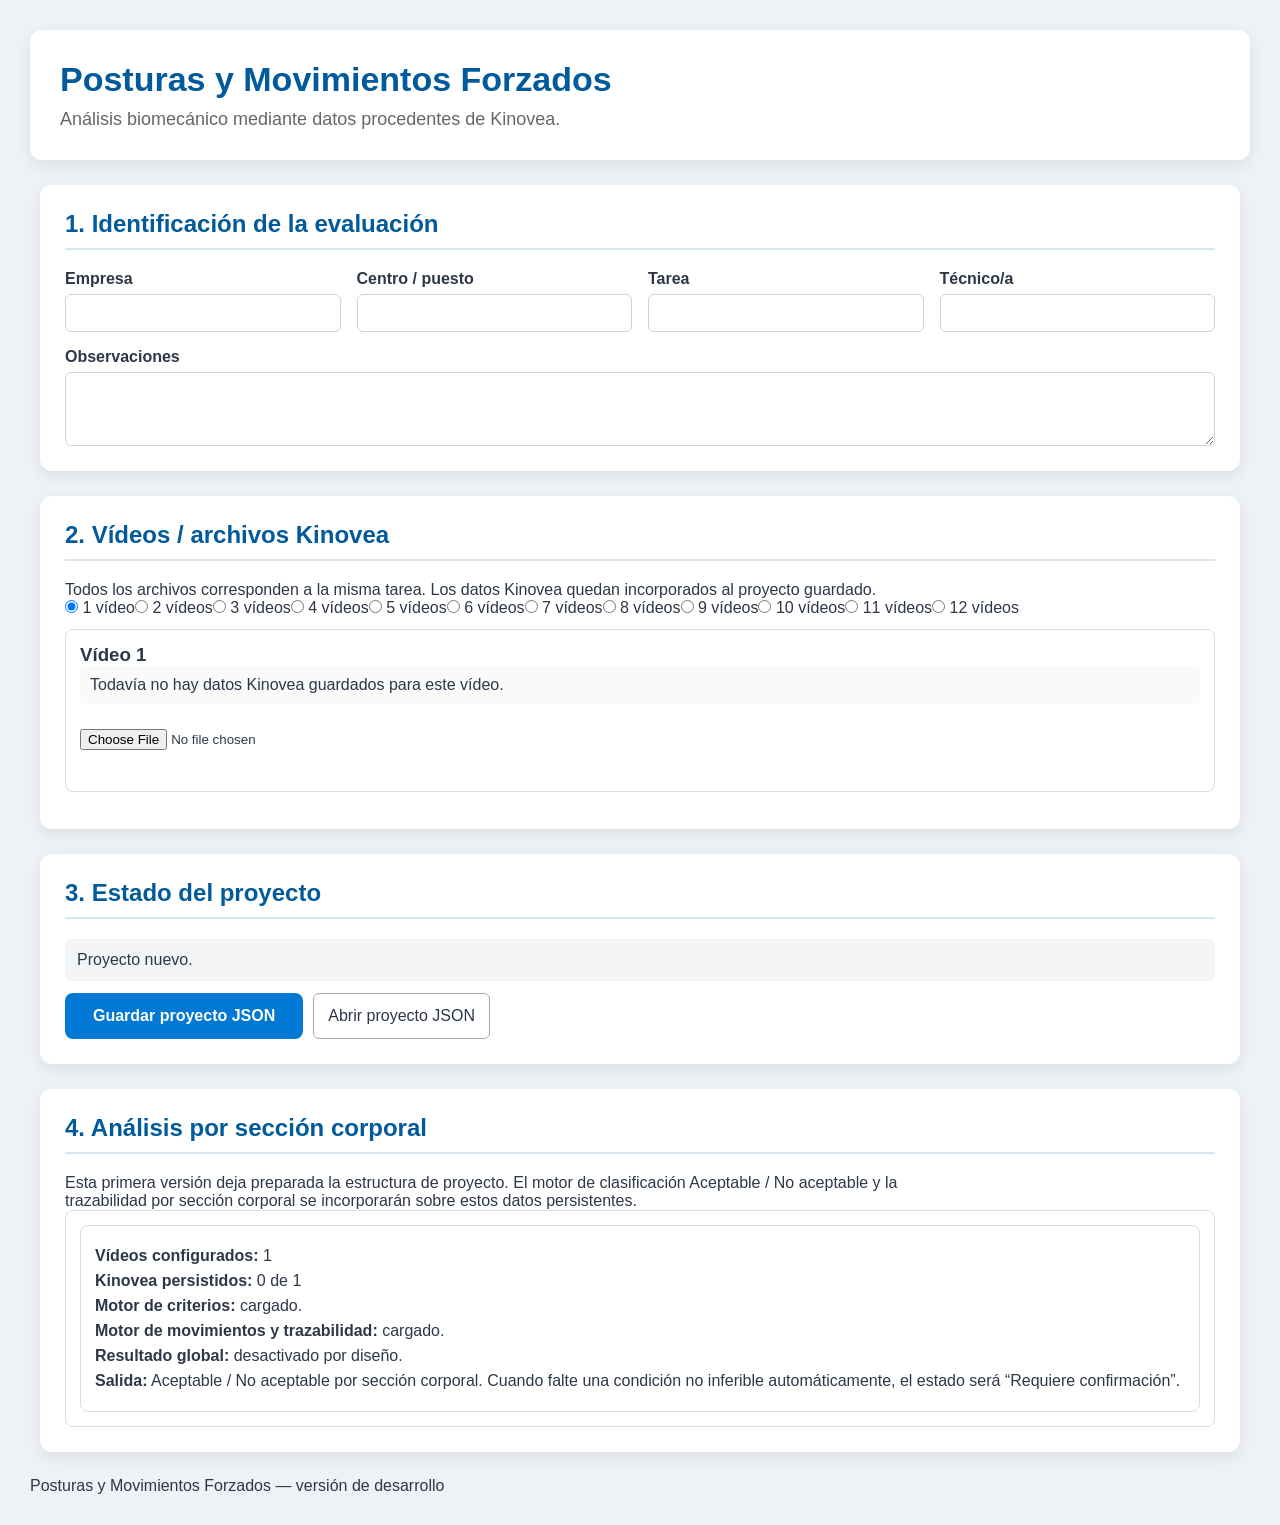
==== pmf.html @ f9bcd8fc "Conectar biomecánica signada PMF y pruebas" ====
<!DOCTYPE html>
<html lang="es">
<head>
<meta charset="UTF-8">
<meta name="viewport" content="width=device-width, initial-scale=1.0">
<title>Posturas y Movimientos Forzados</title>
<link rel="stylesheet" href="css/style.css">
<link rel="stylesheet" href="css/pmf.css">
</head>
<body>
<header class="header">
  <h1>Posturas y Movimientos Forzados</h1>
  <p>Análisis biomecánico mediante datos procedentes de Kinovea.</p>
</header>

<main class="pmf-main">
<section class="section">
  <h2>1. Identificación de la evaluación</h2>
  <div class="pmf-grid">
    <label>Empresa<input id="projectCompany" type="text" autocomplete="off"></label>
    <label>Centro / puesto<input id="projectWorkstation" type="text" autocomplete="off"></label>
    <label>Tarea<input id="projectTask" type="text" autocomplete="off"></label>
    <label>Técnico/a<input id="projectAnalyst" type="text" autocomplete="off"></label>
  </div>
  <label class="pmf-wide">Observaciones<textarea id="projectNotes" rows="3"></textarea></label>
</section>

<section class="section">
  <h2>2. Vídeos / archivos Kinovea</h2>
  <p>Todos los archivos corresponden a la misma tarea. Los datos Kinovea quedan incorporados al proyecto guardado.</p>
  <div class="video-count-configuration" id="videoCountConfiguration"></div>
  <div id="videoInputsContainer" class="video-inputs-container"></div>
</section>

<section class="section">
  <h2>3. Estado del proyecto</h2>
  <div id="projectStatus" class="pmf-status">Proyecto nuevo.</div>
  <div class="pmf-actions">
    <button id="saveProjectButton" type="button">Guardar proyecto JSON</button>
    <label class="pmf-file-button">Abrir proyecto JSON
      <input id="loadProjectInput" type="file" accept=".json,application/json">
    </label>
  </div>
</section>

<section class="section">
  <h2>4. Análisis por sección corporal</h2>
  <p class="pmf-note">Esta primera versión deja preparada la estructura de proyecto. El motor de clasificación Aceptable / No aceptable y la trazabilidad por sección corporal se incorporarán sobre estos datos persistentes.</p>
  <div id="bodySectionResults" class="pmf-placeholder">Pendiente de análisis.</div>
</section>
</main>

<footer>Posturas y Movimientos Forzados — versión de desarrollo</footer>

<script src="js/kinovea.js"></script>
<script src="js/models.js"></script>
<script src="js/geometry.js"></script>
<script src="js/catalog.js"></script>
<script src="js/biomechanical_adapter.js"></script>
<script src="js/biomechanics.js"></script>
<script src="js/pmf_storage.js"></script>
<script src="js/pmf_criteria.js"></script>
<script src="js/pmf_engine.js"></script>
<script src="js/pmf_signed_biomechanics.js"></script>
<script src="js/pmf_selftest.js"></script>
<script src="js/pmf_app.js"></script>
</body>
</html>
---- css/style.css ----
/* =====================================================
   OCRA VIDEO ANALYZER
   Style v1.0
===================================================== */

*{ margin:0; padding:0; box-sizing:border-box; }
body{ font-family:"Segoe UI", Arial, Helvetica, sans-serif; background:#eef2f7; color:#2d3748; padding:30px; }
.header{ background:white; border-radius:12px; padding:30px; margin-bottom:25px; box-shadow:0 5px 15px rgba(0,0,0,.08); }
.header h1{ color:#005a9c; font-size:34px; margin-bottom:10px; }
.header p{ color:#666; font-size:18px; }
main{ max-width:1200px; margin:auto; }
section{ background:white; border-radius:12px; padding:25px; margin-bottom:25px; box-shadow:0 5px 15px rgba(0,0,0,.08); }
section h2{ color:#005a9c; margin-bottom:20px; border-bottom:2px solid #d9e4ef; padding-bottom:10px; }
button{ background:#0078d4; color:white; border:none; padding:14px 28px; border-radius:8px; cursor:pointer; font-size:16px; font-weight:bold; transition:.2s; }
button:hover{ background:#005fa8; }
button:disabled{ background:#cccccc; cursor:not-allowed; }
input[type=file]{ margin:15px 0; }
.info-grid{ display:grid; grid-template-columns:200px auto; gap:12px; margin-top:15px; }
.info-grid div{ padding:8px; }
.label{ font-weight:bold; color:#555; }
.value{ color:#111; }
.status{ padding:15px; border-radius:8px; background:#f4f8fb; border-left:5px solid #0078d4; font-weight:bold; }
.result-card{ background:#f8fafc; border-radius:10px; padding:18px; margin-top:15px; border:1px solid #dde7f0; }
.result-card h3{ color:#005a9c; margin-bottom:12px; }
.result-value{ font-size:30px; font-weight:bold; color:#005a9c; }
table{ width:100%; border-collapse:collapse; margin-top:15px; }
th{ background:#005a9c; color:white; padding:12px; }
td{ padding:10px; border-bottom:1px solid #ddd; }
tr:nth-child(even){ background:#f7f9fb; }
.footer{ margin-top:40px; text-align:center; color:#777; font-size:13px; }
.card-success{ border-left:6px solid #3cb371; }
.card-warning{ border-left:6px solid #ff9800; }
.card-danger{ border-left:6px solid #e53935; }

/* =====================================================
   CONFIGURACIÓN DE UMBRALES
===================================================== */

.threshold-config-panel{
    max-width:760px;
    margin-top:18px;
}

.threshold-row{
    display:grid;
    grid-template-columns:minmax(280px, 1fr) 64px 22px;
    align-items:center;
    column-gap:10px;
    min-height:42px;
    padding:6px 0;
    border-bottom:1px solid #edf1f5;
}

.threshold-row label{
    font-weight:600;
    color:#2d3748;
    line-height:1.3;
}

.threshold-row input{
    width:64px;
    height:32px;
    padding:4px 7px;
    border:1px solid #cbd5e0;
    border-radius:5px;
    background:white;
    color:#2d3748;
    font:inherit;
    font-size:14px;
    text-align:center;
    outline:none;
}

.threshold-row input:focus{
    border-color:#0078d4;
    box-shadow:0 0 0 2px rgba(0,120,212,.12);
}

.threshold-unit{
    font-weight:600;
    color:#555;
}

/* =====================================================
   RESULTADOS TEMPORALES
   Mismo lenguaje visual que los resultados biomecánicos.
===================================================== */

#postureResults{
    background:#eef2f7;
    padding:0;
    border-radius:0;
}

.temporal-result-card{
    background:white;
    border-radius:12px;
    padding:25px;
    margin:0 0 25px 0;
    box-shadow:0 5px 15px rgba(0,0,0,.08);
    border:0;
}

.temporal-result-card > h3{
    color:#005a9c;
    font-size:22px;
    margin-bottom:12px;
    border-bottom:2px solid #d9e4ef;
    padding-bottom:10px;
}

.temporal-result-card > h4{
    color:#2d3748;
    margin:18px 0 8px;
    font-size:17px;
}

.temporal-result-card > h4:first-of-type{ margin-top:4px; }
.temporal-result-card p{ margin-top:8px; line-height:1.45; }
.temporal-result-card hr{ display:none; }
.temporal-result-card table{ width:100%; margin-top:10px; }
.temporal-result-card th{ background:#005a9c; color:white; padding:12px; }
.temporal-result-card td{ padding:10px; border-bottom:1px solid #ddd; }
.temporal-result-card tr:nth-child(even){ background:#f7f9fb; }
.temporal-result-card .table-wrapper + h4{ margin-top:22px; }

@media(max-width:900px){
    body{ padding:15px; }
    .header{ padding:20px; }
    .header h1{ font-size:28px; }
    .info-grid{ grid-template-columns:1fr; }
    button{ width:100%; }
    .threshold-config-panel{ max-width:100%; }
    .threshold-row{ grid-template-columns:minmax(180px,1fr) 60px 20px; }
    .threshold-row input{ width:60px; }
    .temporal-result-card{ padding:18px; overflow-x:auto; }
    .temporal-result-card table{ min-width:700px; }
}
---- css/pmf.css ----
.pmf-main{max-width:1200px;margin:0 auto}.pmf-grid{display:grid;grid-template-columns:repeat(auto-fit,minmax(240px,1fr));gap:16px}.pmf-grid label,.pmf-wide{display:flex;flex-direction:column;gap:6px;font-weight:600}.pmf-grid input,.pmf-wide textarea{padding:9px;border:1px solid #cfd4da;border-radius:6px;font:inherit}.pmf-wide{margin-top:16px}.pmf-actions,.pmf-inline-actions{display:flex;gap:10px;flex-wrap:wrap;margin-top:12px}.pmf-file-button{display:inline-flex;align-items:center;padding:9px 14px;border:1px solid #aaa;border-radius:6px;cursor:pointer;background:#fff}.pmf-file-button input{display:none}.pmf-status{padding:12px;border-radius:6px;background:#f3f4f6}.pmf-status-ok{background:#eef7ee}.pmf-status-error{background:#fdeeee}.pmf-video-card{padding:14px;border:1px solid #ddd;border-radius:8px;margin:12px 0}.pmf-persisted{padding:10px;background:#f4f8fb;border-radius:5px;margin-bottom:10px}.pmf-empty{padding:10px;background:#fafafa;border-radius:5px;margin-bottom:10px}.pmf-note{max-width:900px}.pmf-placeholder,.pmf-summary{padding:14px;border:1px solid #ddd;border-radius:8px}.pmf-summary p{margin:7px 0}
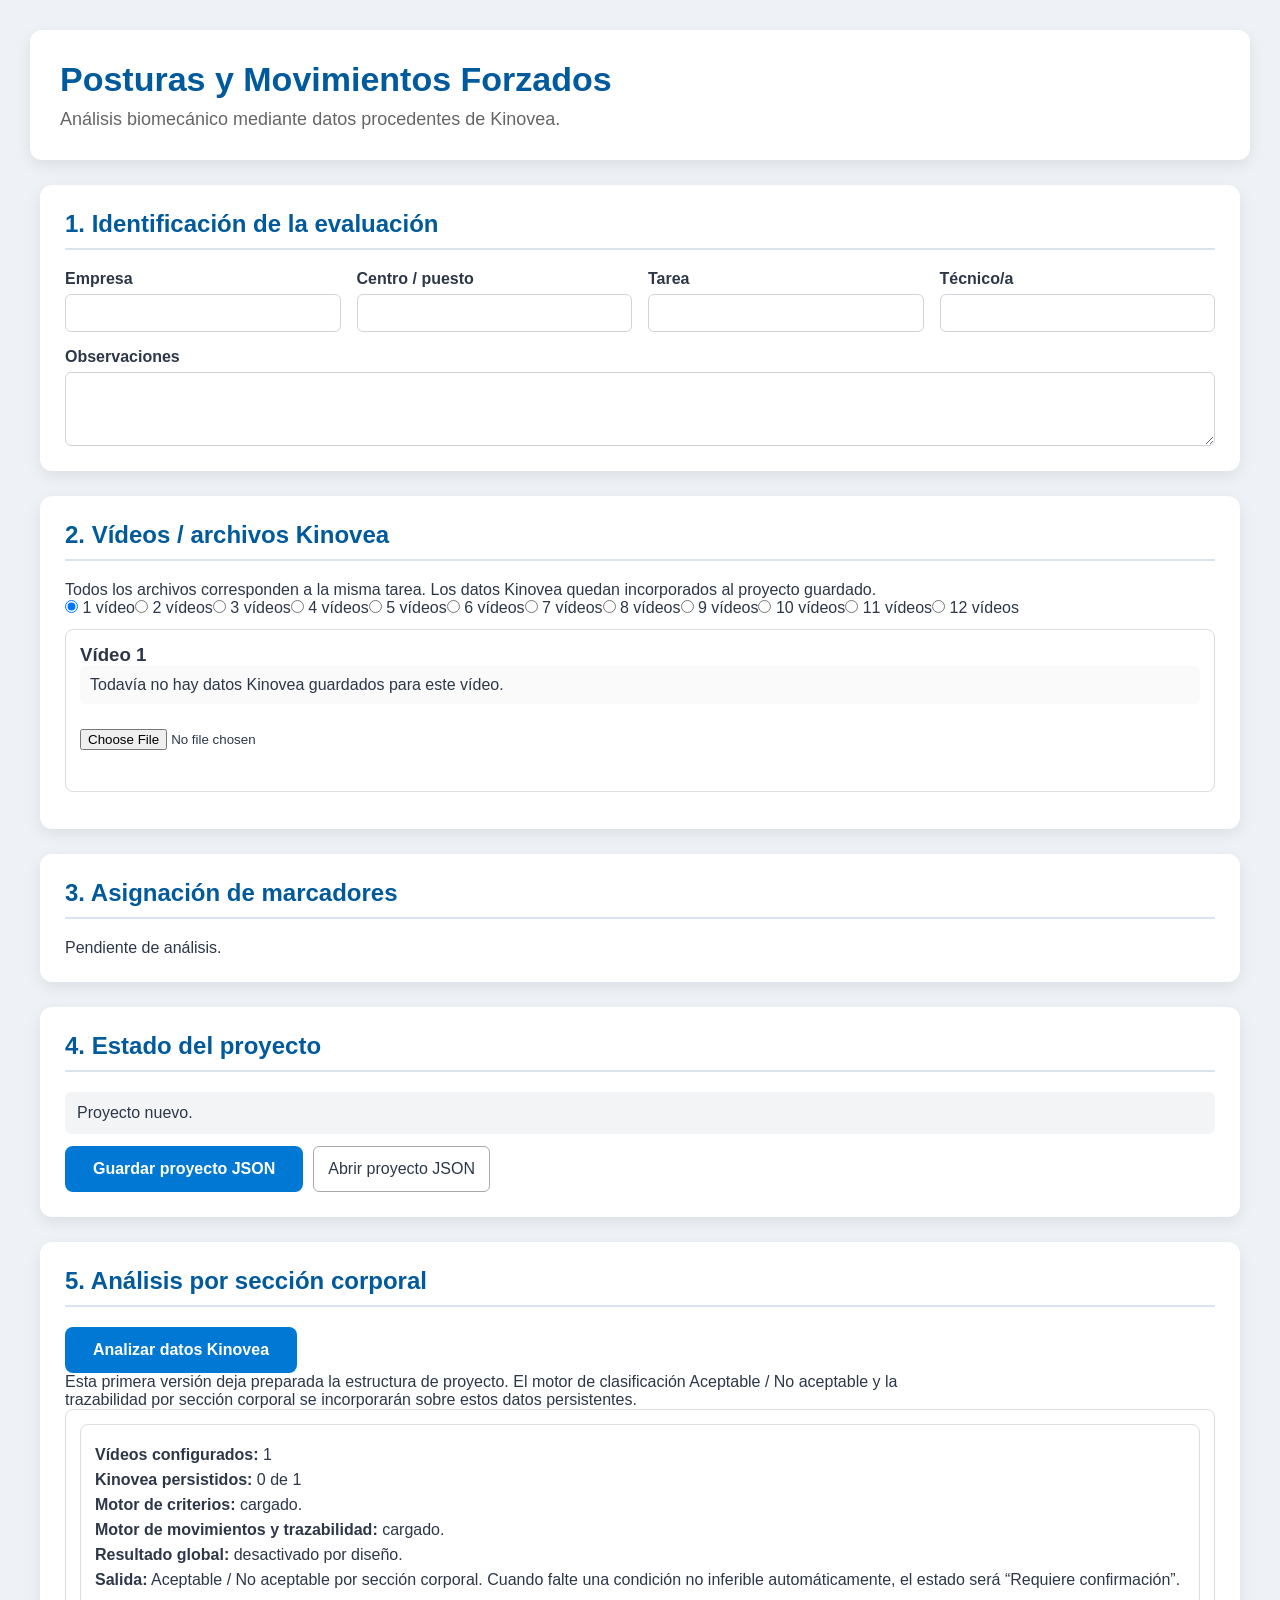
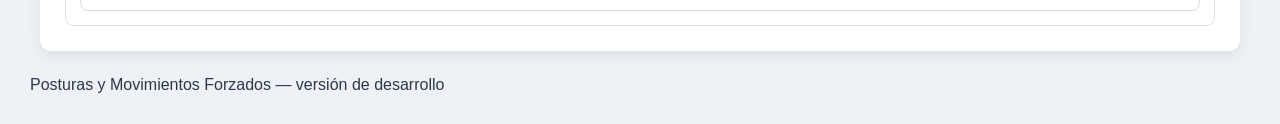
==== commit f9947302: "Añadir asignación de marcadores y ejecución PMF" ====
--- a/pmf.html
+++ b/pmf.html
@@ -32,8 +32,10 @@
   <div id="videoInputsContainer" class="video-inputs-container"></div>
 </section>
 
+<section class="section"><h2>3. Asignación de marcadores</h2><div id="markerMappingContainer" class="mapping-container">Pendiente de análisis.</div></section>
+
 <section class="section">
-  <h2>3. Estado del proyecto</h2>
+  <h2>4. Estado del proyecto</h2>
   <div id="projectStatus" class="pmf-status">Proyecto nuevo.</div>
   <div class="pmf-actions">
     <button id="saveProjectButton" type="button">Guardar proyecto JSON</button>
@@ -44,7 +46,8 @@
 </section>
 
 <section class="section">
-  <h2>4. Análisis por sección corporal</h2>
+  <h2>5. Análisis por sección corporal</h2>
+  <div class="pmf-actions"><button id="runPMFAnalysisButton" type="button">Analizar datos Kinovea</button></div>
   <p class="pmf-note">Esta primera versión deja preparada la estructura de proyecto. El motor de clasificación Aceptable / No aceptable y la trazabilidad por sección corporal se incorporarán sobre estos datos persistentes.</p>
   <div id="bodySectionResults" class="pmf-placeholder">Pendiente de análisis.</div>
 </section>
@@ -56,6 +59,7 @@
 <script src="js/models.js"></script>
 <script src="js/geometry.js"></script>
 <script src="js/catalog.js"></script>
+<script src="js/markerMapping.js"></script>
 <script src="js/biomechanical_adapter.js"></script>
 <script src="js/biomechanics.js"></script>
 <script src="js/pmf_storage.js"></script>
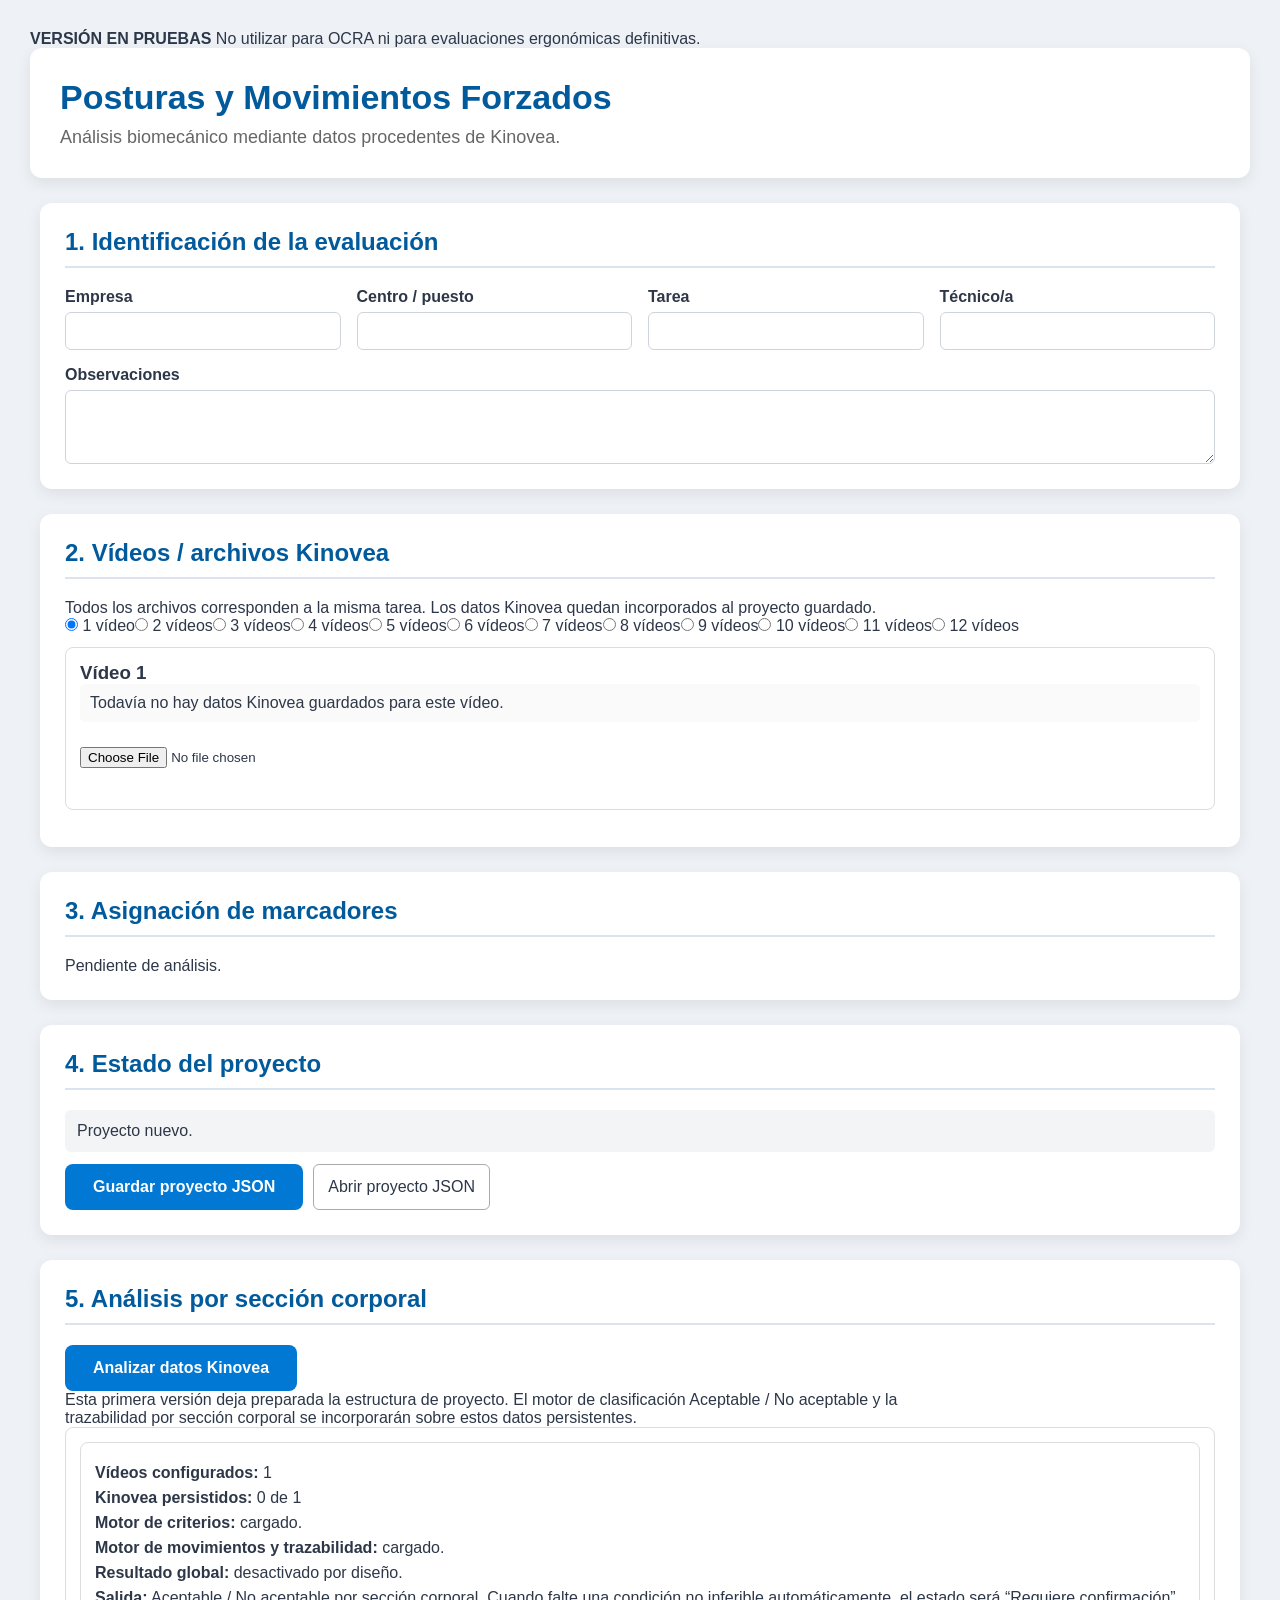
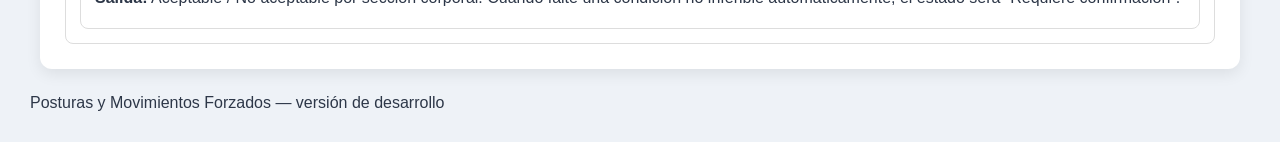
==== commit e16e4072: "Añadir aviso visible de versión en pruebas PMF" ====
--- a/pmf.html
+++ b/pmf.html
@@ -8,6 +8,10 @@
 <link rel="stylesheet" href="css/pmf.css">
 </head>
 <body>
+<div class="pmf-beta-banner">
+  <strong>VERSIÓN EN PRUEBAS</strong>
+  <span>No utilizar para OCRA ni para evaluaciones ergonómicas definitivas.</span>
+</div>
 <header class="header">
   <h1>Posturas y Movimientos Forzados</h1>
   <p>Análisis biomecánico mediante datos procedentes de Kinovea.</p>
--- a/css/pmf.css
+++ b/css/pmf.css
@@ -1 +1,2 @@
-.pmf-main{max-width:1200px;margin:0 auto}.pmf-grid{display:grid;grid-template-columns:repeat(auto-fit,minmax(240px,1fr));gap:16px}.pmf-grid label,.pmf-wide{display:flex;flex-direction:column;gap:6px;font-weight:600}.pmf-grid input,.pmf-wide textarea{padding:9px;border:1px solid #cfd4da;border-radius:6px;font:inherit}.pmf-wide{margin-top:16px}.pmf-actions,.pmf-inline-actions{display:flex;gap:10px;flex-wrap:wrap;margin-top:12px}.pmf-file-button{display:inline-flex;align-items:center;padding:9px 14px;border:1px solid #aaa;border-radius:6px;cursor:pointer;background:#fff}.pmf-file-button input{display:none}.pmf-status{padding:12px;border-radius:6px;background:#f3f4f6}.pmf-status-ok{background:#eef7ee}.pmf-status-error{background:#fdeeee}.pmf-video-card{padding:14px;border:1px solid #ddd;border-radius:8px;margin:12px 0}.pmf-persisted{padding:10px;background:#f4f8fb;border-radius:5px;margin-bottom:10px}.pmf-empty{padding:10px;background:#fafafa;border-radius:5px;margin-bottom:10px}.pmf-note{max-width:900px}.pmf-placeholder,.pmf-summary{padding:14px;border:1px solid #ddd;border-radius:8px}.pmf-summary p{margin:7px 0}+.pmf-main{max-width:1200px;margin:0 auto}.pmf-grid{display:grid;grid-template-columns:repeat(auto-fit,minmax(240px,1fr));gap:16px}.pmf-grid label,.pmf-wide{display:flex;flex-direction:column;gap:6px;font-weight:600}.pmf-grid input,.pmf-wide textarea{padding:9px;border:1px solid #cfd4da;border-radius:6px;font:inherit}.pmf-wide{margin-top:16px}.pmf-actions,.pmf-inline-actions{display:flex;gap:10px;flex-wrap:wrap;margin-top:12px}.pmf-file-button{display:inline-flex;align-items:center;padding:9px 14px;border:1px solid #aaa;border-radius:6px;cursor:pointer;background:#fff}.pmf-file-button input{display:none}.pmf-status{padding:12px;border-radius:6px;background:#f3f4f6}.pmf-status-ok{background:#eef7ee}.pmf-status-error{background:#fdeeee}.pmf-video-card{padding:14px;border:1px solid #ddd;border-radius:8px;margin:12px 0}.pmf-persisted{padding:10px;background:#f4f8fb;border-radius:5px;margin-bottom:10px}.pmf-empty{padding:10px;background:#fafafa;border-radius:5px;margin-bottom:10px}.pmf-note{max-width:900px}.pmf-placeholder,.pmf-summary{padding:14px;border:1px solid #ddd;border-radius:8px}.pmf-summary p{margin:7px 0}
+.pmf-result-line{padding:8px 0;border-bottom:1px solid #eee}.pmf-result-line:last-child{border-bottom:0}.pmf-result-line small{opacity:.8}.pmf-manual-control{margin-top:8px;padding:8px;background:#fff7e6;border:1px solid #ead3a0;border-radius:6px;display:flex;gap:8px;align-items:center;flex-wrap:wrap}.pmf-manual-control select{padding:6px}.pmf-manual-control button{padding:6px 10px}
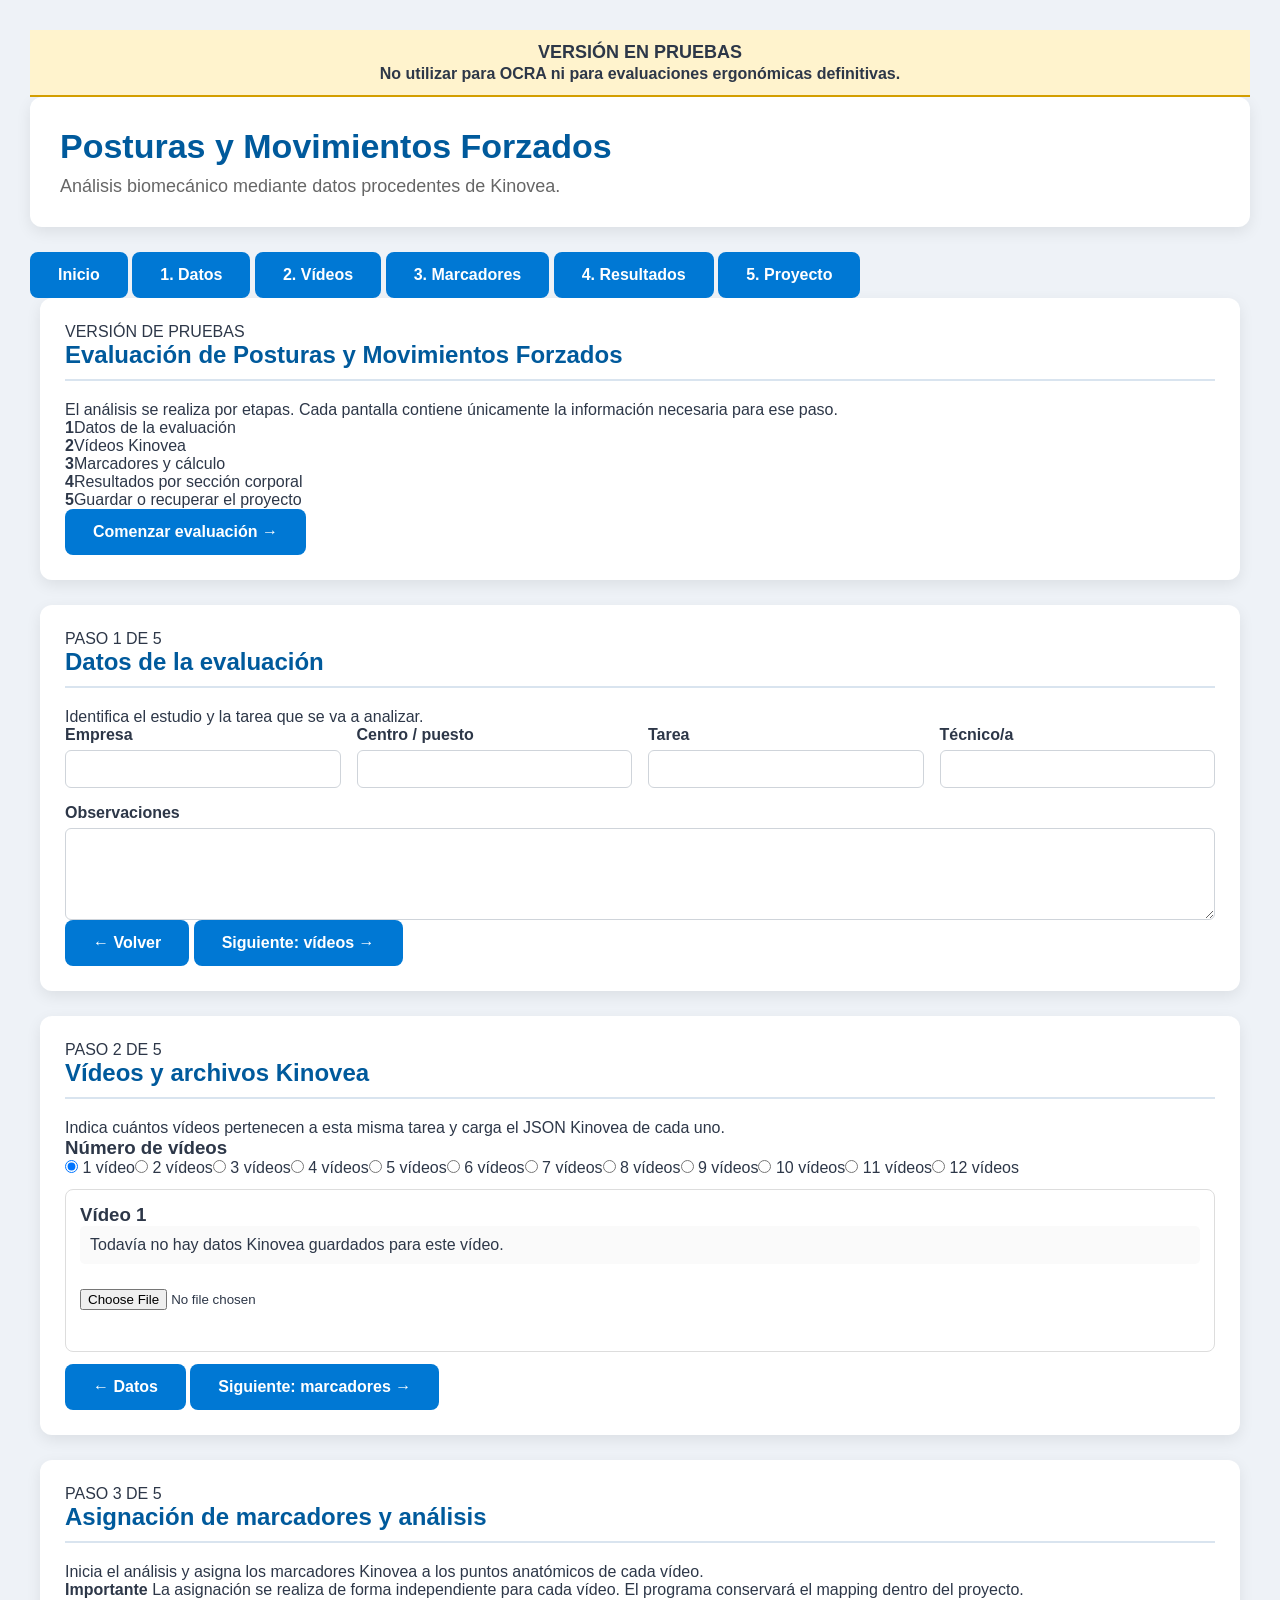
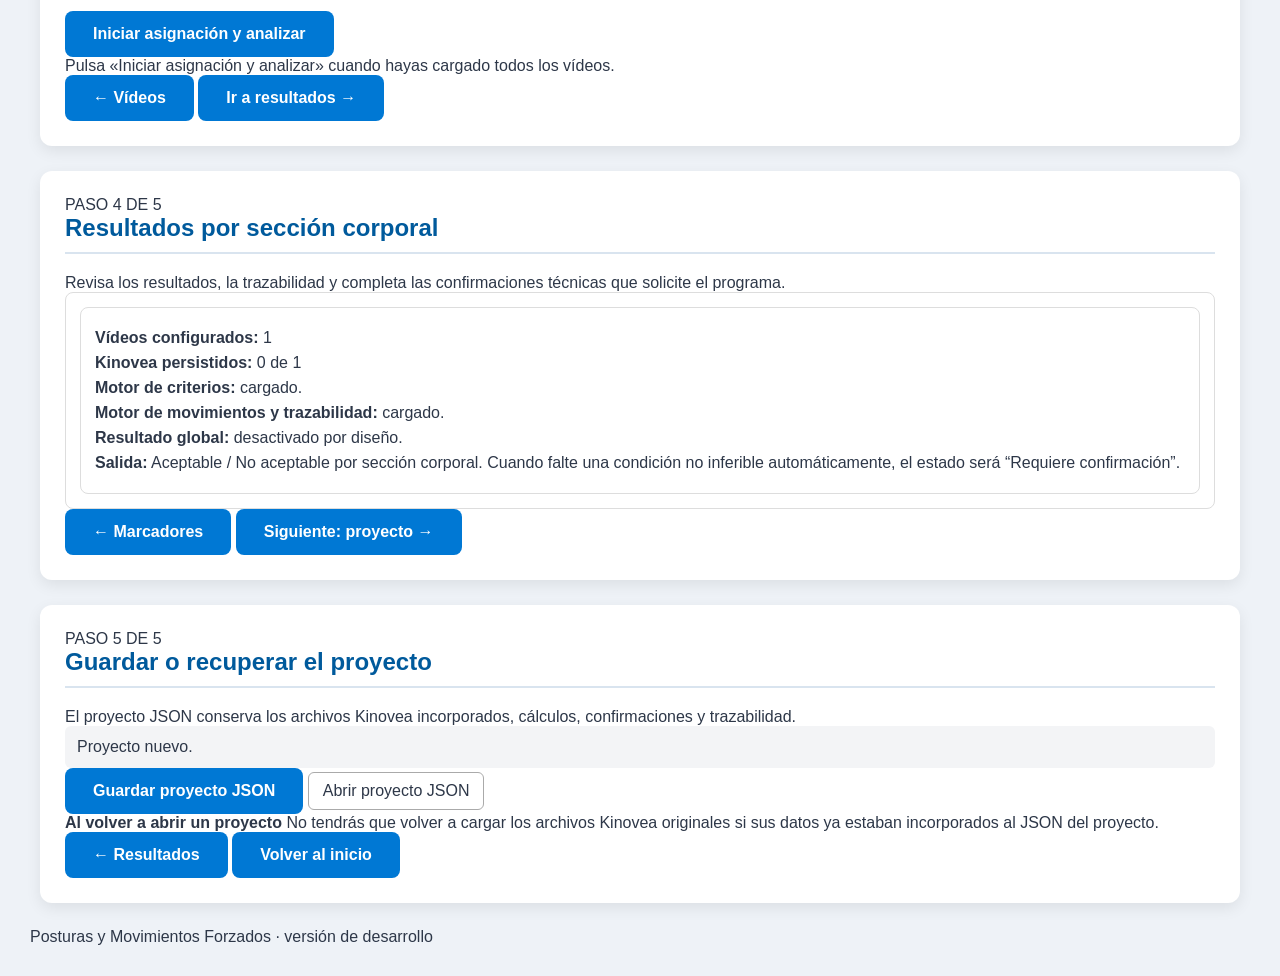
==== commit 82a350d4: "Reorganizar PMF en navegación por páginas" ====
--- a/pmf.html
+++ b/pmf.html
@@ -12,52 +12,144 @@
   <strong>VERSIÓN EN PRUEBAS</strong>
   <span>No utilizar para OCRA ni para evaluaciones ergonómicas definitivas.</span>
 </div>
-<header class="header">
+
+<header class="header pmf-app-header">
   <h1>Posturas y Movimientos Forzados</h1>
   <p>Análisis biomecánico mediante datos procedentes de Kinovea.</p>
 </header>
 
-<main class="pmf-main">
-<section class="section">
-  <h2>1. Identificación de la evaluación</h2>
-  <div class="pmf-grid">
-    <label>Empresa<input id="projectCompany" type="text" autocomplete="off"></label>
-    <label>Centro / puesto<input id="projectWorkstation" type="text" autocomplete="off"></label>
-    <label>Tarea<input id="projectTask" type="text" autocomplete="off"></label>
-    <label>Técnico/a<input id="projectAnalyst" type="text" autocomplete="off"></label>
-  </div>
-  <label class="pmf-wide">Observaciones<textarea id="projectNotes" rows="3"></textarea></label>
-</section>
+<nav class="pmf-stepper" aria-label="Progreso del análisis">
+  <button type="button" data-pmf-nav="start">Inicio</button>
+  <button type="button" data-pmf-nav="identification">1. Datos</button>
+  <button type="button" data-pmf-nav="videos">2. Vídeos</button>
+  <button type="button" data-pmf-nav="markers">3. Marcadores</button>
+  <button type="button" data-pmf-nav="results">4. Resultados</button>
+  <button type="button" data-pmf-nav="project">5. Proyecto</button>
+</nav>
 
-<section class="section">
-  <h2>2. Vídeos / archivos Kinovea</h2>
-  <p>Todos los archivos corresponden a la misma tarea. Los datos Kinovea quedan incorporados al proyecto guardado.</p>
-  <div class="video-count-configuration" id="videoCountConfiguration"></div>
-  <div id="videoInputsContainer" class="video-inputs-container"></div>
-</section>
+<main class="pmf-wizard">
 
-<section class="section"><h2>3. Asignación de marcadores</h2><div id="markerMappingContainer" class="mapping-container">Pendiente de análisis.</div></section>
-
-<section class="section">
-  <h2>4. Estado del proyecto</h2>
-  <div id="projectStatus" class="pmf-status">Proyecto nuevo.</div>
-  <div class="pmf-actions">
-    <button id="saveProjectButton" type="button">Guardar proyecto JSON</button>
-    <label class="pmf-file-button">Abrir proyecto JSON
-      <input id="loadProjectInput" type="file" accept=".json,application/json">
-    </label>
+<section class="pmf-page is-active" data-pmf-page="start">
+  <div class="pmf-page-card pmf-welcome">
+    <div class="pmf-page-number">VERSIÓN DE PRUEBAS</div>
+    <h2>Evaluación de Posturas y Movimientos Forzados</h2>
+    <p>El análisis se realiza por etapas. Cada pantalla contiene únicamente la información necesaria para ese paso.</p>
+    <div class="pmf-start-grid">
+      <div><strong>1</strong><span>Datos de la evaluación</span></div>
+      <div><strong>2</strong><span>Vídeos Kinovea</span></div>
+      <div><strong>3</strong><span>Marcadores y cálculo</span></div>
+      <div><strong>4</strong><span>Resultados por sección corporal</span></div>
+      <div><strong>5</strong><span>Guardar o recuperar el proyecto</span></div>
+    </div>
+    <button type="button" class="pmf-primary pmf-big-button" data-pmf-next="identification">Comenzar evaluación →</button>
   </div>
 </section>
 
-<section class="section">
-  <h2>5. Análisis por sección corporal</h2>
-  <div class="pmf-actions"><button id="runPMFAnalysisButton" type="button">Analizar datos Kinovea</button></div>
-  <p class="pmf-note">Esta primera versión deja preparada la estructura de proyecto. El motor de clasificación Aceptable / No aceptable y la trazabilidad por sección corporal se incorporarán sobre estos datos persistentes.</p>
-  <div id="bodySectionResults" class="pmf-placeholder">Pendiente de análisis.</div>
+<section class="pmf-page" data-pmf-page="identification">
+  <div class="pmf-page-card">
+    <div class="pmf-page-heading">
+      <span class="pmf-page-number">PASO 1 DE 5</span>
+      <h2>Datos de la evaluación</h2>
+      <p>Identifica el estudio y la tarea que se va a analizar.</p>
+    </div>
+    <div class="pmf-grid">
+      <label>Empresa<input id="projectCompany" type="text" autocomplete="off"></label>
+      <label>Centro / puesto<input id="projectWorkstation" type="text" autocomplete="off"></label>
+      <label>Tarea<input id="projectTask" type="text" autocomplete="off"></label>
+      <label>Técnico/a<input id="projectAnalyst" type="text" autocomplete="off"></label>
+    </div>
+    <label class="pmf-wide">Observaciones<textarea id="projectNotes" rows="4"></textarea></label>
+    <div class="pmf-page-actions">
+      <button type="button" class="pmf-secondary" data-pmf-prev="start">← Volver</button>
+      <button type="button" class="pmf-primary" data-pmf-next="videos">Siguiente: vídeos →</button>
+    </div>
+  </div>
 </section>
+
+<section class="pmf-page" data-pmf-page="videos">
+  <div class="pmf-page-card">
+    <div class="pmf-page-heading">
+      <span class="pmf-page-number">PASO 2 DE 5</span>
+      <h2>Vídeos y archivos Kinovea</h2>
+      <p>Indica cuántos vídeos pertenecen a esta misma tarea y carga el JSON Kinovea de cada uno.</p>
+    </div>
+    <div class="pmf-subpanel">
+      <h3>Número de vídeos</h3>
+      <div class="video-count-configuration" id="videoCountConfiguration"></div>
+    </div>
+    <div id="videoInputsContainer" class="video-inputs-container"></div>
+    <div class="pmf-page-actions">
+      <button type="button" class="pmf-secondary" data-pmf-prev="identification">← Datos</button>
+      <button type="button" class="pmf-primary" data-pmf-next="markers">Siguiente: marcadores →</button>
+    </div>
+  </div>
+</section>
+
+<section class="pmf-page" data-pmf-page="markers">
+  <div class="pmf-page-card">
+    <div class="pmf-page-heading">
+      <span class="pmf-page-number">PASO 3 DE 5</span>
+      <h2>Asignación de marcadores y análisis</h2>
+      <p>Inicia el análisis y asigna los marcadores Kinovea a los puntos anatómicos de cada vídeo.</p>
+    </div>
+    <div class="pmf-callout">
+      <strong>Importante</strong>
+      <span>La asignación se realiza de forma independiente para cada vídeo. El programa conservará el mapping dentro del proyecto.</span>
+    </div>
+    <div class="pmf-actions pmf-analysis-launch">
+      <button id="runPMFAnalysisButton" class="pmf-primary pmf-big-button" type="button">Iniciar asignación y analizar</button>
+    </div>
+    <div id="markerMappingContainer" class="mapping-container pmf-mapping-stage">Pulsa «Iniciar asignación y analizar» cuando hayas cargado todos los vídeos.</div>
+    <div class="pmf-page-actions">
+      <button type="button" class="pmf-secondary" data-pmf-prev="videos">← Vídeos</button>
+      <button type="button" class="pmf-primary" data-pmf-next="results">Ir a resultados →</button>
+    </div>
+  </div>
+</section>
+
+<section class="pmf-page" data-pmf-page="results">
+  <div class="pmf-page-card pmf-results-page">
+    <div class="pmf-page-heading">
+      <span class="pmf-page-number">PASO 4 DE 5</span>
+      <h2>Resultados por sección corporal</h2>
+      <p>Revisa los resultados, la trazabilidad y completa las confirmaciones técnicas que solicite el programa.</p>
+    </div>
+    <div id="bodySectionResults" class="pmf-placeholder">Pendiente de análisis.</div>
+    <div class="pmf-page-actions">
+      <button type="button" class="pmf-secondary" data-pmf-prev="markers">← Marcadores</button>
+      <button type="button" class="pmf-primary" data-pmf-next="project">Siguiente: proyecto →</button>
+    </div>
+  </div>
+</section>
+
+<section class="pmf-page" data-pmf-page="project">
+  <div class="pmf-page-card">
+    <div class="pmf-page-heading">
+      <span class="pmf-page-number">PASO 5 DE 5</span>
+      <h2>Guardar o recuperar el proyecto</h2>
+      <p>El proyecto JSON conserva los archivos Kinovea incorporados, cálculos, confirmaciones y trazabilidad.</p>
+    </div>
+    <div id="projectStatus" class="pmf-status">Proyecto nuevo.</div>
+    <div class="pmf-project-actions">
+      <button id="saveProjectButton" class="pmf-primary" type="button">Guardar proyecto JSON</button>
+      <label class="pmf-file-button pmf-secondary">Abrir proyecto JSON
+        <input id="loadProjectInput" type="file" accept=".json,application/json">
+      </label>
+    </div>
+    <div class="pmf-callout pmf-callout-soft">
+      <strong>Al volver a abrir un proyecto</strong>
+      <span>No tendrás que volver a cargar los archivos Kinovea originales si sus datos ya estaban incorporados al JSON del proyecto.</span>
+    </div>
+    <div class="pmf-page-actions">
+      <button type="button" class="pmf-secondary" data-pmf-prev="results">← Resultados</button>
+      <button type="button" class="pmf-primary" data-pmf-next="start">Volver al inicio</button>
+    </div>
+  </div>
+</section>
+
 </main>
 
-<footer>Posturas y Movimientos Forzados — versión de desarrollo</footer>
+<footer>Posturas y Movimientos Forzados · versión de desarrollo</footer>
 
 <script src="js/kinovea.js"></script>
 <script src="js/models.js"></script>
@@ -71,6 +163,7 @@
 <script src="js/pmf_engine.js"></script>
 <script src="js/pmf_signed_biomechanics.js"></script>
 <script src="js/pmf_selftest.js"></script>
+<script src="js/pmf_navigation.js"></script>
 <script src="js/pmf_app.js"></script>
 </body>
 </html>
--- a/css/pmf.css
+++ b/css/pmf.css
@@ -1,2 +1,4 @@
 .pmf-main{max-width:1200px;margin:0 auto}.pmf-grid{display:grid;grid-template-columns:repeat(auto-fit,minmax(240px,1fr));gap:16px}.pmf-grid label,.pmf-wide{display:flex;flex-direction:column;gap:6px;font-weight:600}.pmf-grid input,.pmf-wide textarea{padding:9px;border:1px solid #cfd4da;border-radius:6px;font:inherit}.pmf-wide{margin-top:16px}.pmf-actions,.pmf-inline-actions{display:flex;gap:10px;flex-wrap:wrap;margin-top:12px}.pmf-file-button{display:inline-flex;align-items:center;padding:9px 14px;border:1px solid #aaa;border-radius:6px;cursor:pointer;background:#fff}.pmf-file-button input{display:none}.pmf-status{padding:12px;border-radius:6px;background:#f3f4f6}.pmf-status-ok{background:#eef7ee}.pmf-status-error{background:#fdeeee}.pmf-video-card{padding:14px;border:1px solid #ddd;border-radius:8px;margin:12px 0}.pmf-persisted{padding:10px;background:#f4f8fb;border-radius:5px;margin-bottom:10px}.pmf-empty{padding:10px;background:#fafafa;border-radius:5px;margin-bottom:10px}.pmf-note{max-width:900px}.pmf-placeholder,.pmf-summary{padding:14px;border:1px solid #ddd;border-radius:8px}.pmf-summary p{margin:7px 0}
 .pmf-result-line{padding:8px 0;border-bottom:1px solid #eee}.pmf-result-line:last-child{border-bottom:0}.pmf-result-line small{opacity:.8}.pmf-manual-control{margin-top:8px;padding:8px;background:#fff7e6;border:1px solid #ead3a0;border-radius:6px;display:flex;gap:8px;align-items:center;flex-wrap:wrap}.pmf-manual-control select{padding:6px}.pmf-manual-control button{padding:6px 10px}
+
+.pmf-beta-banner{position:sticky;top:0;z-index:9999;padding:12px 16px;text-align:center;background:#fff3cd;border-bottom:2px solid #d39e00;font-weight:700}.pmf-beta-banner strong{display:block;font-size:18px}.pmf-beta-banner span{display:block;font-weight:600;margin-top:2px}
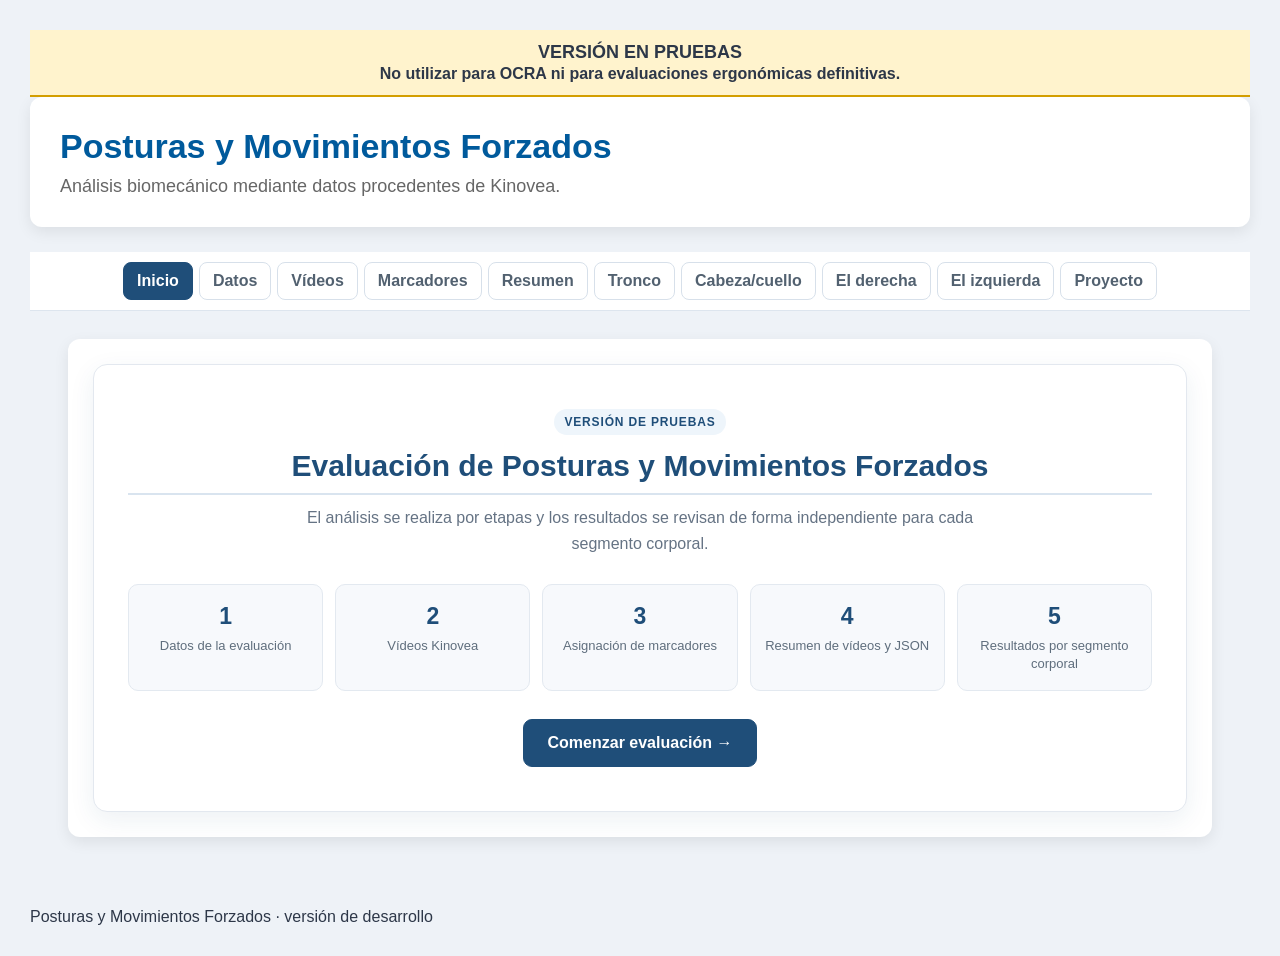
==== commit c1bc2d09: "Separar resumen y resultados PMF por segmento corporal" ====
--- a/pmf.html
+++ b/pmf.html
@@ -20,11 +20,15 @@
 
 <nav class="pmf-stepper" aria-label="Progreso del análisis">
   <button type="button" data-pmf-nav="start">Inicio</button>
-  <button type="button" data-pmf-nav="identification">1. Datos</button>
-  <button type="button" data-pmf-nav="videos">2. Vídeos</button>
-  <button type="button" data-pmf-nav="markers">3. Marcadores</button>
-  <button type="button" data-pmf-nav="results">4. Resultados</button>
-  <button type="button" data-pmf-nav="project">5. Proyecto</button>
+  <button type="button" data-pmf-nav="identification">Datos</button>
+  <button type="button" data-pmf-nav="videos">Vídeos</button>
+  <button type="button" data-pmf-nav="markers">Marcadores</button>
+  <button type="button" data-pmf-nav="summary">Resumen</button>
+  <button type="button" data-pmf-nav="trunk">Tronco</button>
+  <button type="button" data-pmf-nav="head_neck">Cabeza/cuello</button>
+  <button type="button" data-pmf-nav="lower_right">EI derecha</button>
+  <button type="button" data-pmf-nav="lower_left">EI izquierda</button>
+  <button type="button" data-pmf-nav="project">Proyecto</button>
 </nav>
 
 <main class="pmf-wizard">
@@ -33,13 +37,13 @@
   <div class="pmf-page-card pmf-welcome">
     <div class="pmf-page-number">VERSIÓN DE PRUEBAS</div>
     <h2>Evaluación de Posturas y Movimientos Forzados</h2>
-    <p>El análisis se realiza por etapas. Cada pantalla contiene únicamente la información necesaria para ese paso.</p>
+    <p>El análisis se realiza por etapas y los resultados se revisan de forma independiente para cada segmento corporal.</p>
     <div class="pmf-start-grid">
       <div><strong>1</strong><span>Datos de la evaluación</span></div>
       <div><strong>2</strong><span>Vídeos Kinovea</span></div>
-      <div><strong>3</strong><span>Marcadores y cálculo</span></div>
-      <div><strong>4</strong><span>Resultados por sección corporal</span></div>
-      <div><strong>5</strong><span>Guardar o recuperar el proyecto</span></div>
+      <div><strong>3</strong><span>Asignación de marcadores</span></div>
+      <div><strong>4</strong><span>Resumen de vídeos y JSON</span></div>
+      <div><strong>5</strong><span>Resultados por segmento corporal</span></div>
     </div>
     <button type="button" class="pmf-primary pmf-big-button" data-pmf-next="identification">Comenzar evaluación →</button>
   </div>
@@ -47,11 +51,7 @@
 
 <section class="pmf-page" data-pmf-page="identification">
   <div class="pmf-page-card">
-    <div class="pmf-page-heading">
-      <span class="pmf-page-number">PASO 1 DE 5</span>
-      <h2>Datos de la evaluación</h2>
-      <p>Identifica el estudio y la tarea que se va a analizar.</p>
-    </div>
+    <div class="pmf-page-heading"><span class="pmf-page-number">DATOS DE LA EVALUACIÓN</span><h2>Identificación</h2><p>Identifica el estudio y la tarea que se va a analizar.</p></div>
     <div class="pmf-grid">
       <label>Empresa<input id="projectCompany" type="text" autocomplete="off"></label>
       <label>Centro / puesto<input id="projectWorkstation" type="text" autocomplete="off"></label>
@@ -59,96 +59,83 @@
       <label>Técnico/a<input id="projectAnalyst" type="text" autocomplete="off"></label>
     </div>
     <label class="pmf-wide">Observaciones<textarea id="projectNotes" rows="4"></textarea></label>
-    <div class="pmf-page-actions">
-      <button type="button" class="pmf-secondary" data-pmf-prev="start">← Volver</button>
-      <button type="button" class="pmf-primary" data-pmf-next="videos">Siguiente: vídeos →</button>
-    </div>
+    <div class="pmf-page-actions"><button type="button" class="pmf-secondary" data-pmf-prev="start">← Inicio</button><button type="button" class="pmf-primary" data-pmf-next="videos">Siguiente: vídeos →</button></div>
   </div>
 </section>
 
 <section class="pmf-page" data-pmf-page="videos">
   <div class="pmf-page-card">
-    <div class="pmf-page-heading">
-      <span class="pmf-page-number">PASO 2 DE 5</span>
-      <h2>Vídeos y archivos Kinovea</h2>
-      <p>Indica cuántos vídeos pertenecen a esta misma tarea y carga el JSON Kinovea de cada uno.</p>
-    </div>
-    <div class="pmf-subpanel">
-      <h3>Número de vídeos</h3>
-      <div class="video-count-configuration" id="videoCountConfiguration"></div>
-    </div>
+    <div class="pmf-page-heading"><span class="pmf-page-number">VÍDEOS KINOVEA</span><h2>Carga de archivos JSON</h2><p>Todos los vídeos configurados corresponden a la misma tarea. Cada vídeo puede aportar únicamente los marcadores necesarios para una parte del análisis.</p></div>
+    <div class="pmf-subpanel"><h3>Número de vídeos</h3><div class="video-count-configuration" id="videoCountConfiguration"></div></div>
     <div id="videoInputsContainer" class="video-inputs-container"></div>
-    <div class="pmf-page-actions">
-      <button type="button" class="pmf-secondary" data-pmf-prev="identification">← Datos</button>
-      <button type="button" class="pmf-primary" data-pmf-next="markers">Siguiente: marcadores →</button>
-    </div>
+    <div class="pmf-page-actions"><button type="button" class="pmf-secondary" data-pmf-prev="identification">← Datos</button><button type="button" class="pmf-primary" data-pmf-next="markers">Siguiente: marcadores →</button></div>
   </div>
 </section>
 
 <section class="pmf-page" data-pmf-page="markers">
   <div class="pmf-page-card">
-    <div class="pmf-page-heading">
-      <span class="pmf-page-number">PASO 3 DE 5</span>
-      <h2>Asignación de marcadores y análisis</h2>
-      <p>Inicia el análisis y asigna los marcadores Kinovea a los puntos anatómicos de cada vídeo.</p>
-    </div>
-    <div class="pmf-callout">
-      <strong>Importante</strong>
-      <span>La asignación se realiza de forma independiente para cada vídeo. El programa conservará el mapping dentro del proyecto.</span>
-    </div>
-    <div class="pmf-actions pmf-analysis-launch">
-      <button id="runPMFAnalysisButton" class="pmf-primary pmf-big-button" type="button">Iniciar asignación y analizar</button>
-    </div>
-    <div id="markerMappingContainer" class="mapping-container pmf-mapping-stage">Pulsa «Iniciar asignación y analizar» cuando hayas cargado todos los vídeos.</div>
-    <div class="pmf-page-actions">
-      <button type="button" class="pmf-secondary" data-pmf-prev="videos">← Vídeos</button>
-      <button type="button" class="pmf-primary" data-pmf-next="results">Ir a resultados →</button>
-    </div>
+    <div class="pmf-page-heading"><span class="pmf-page-number">MARCADORES</span><h2>Asignación de marcadores y análisis</h2><p>Asigna en cada vídeo únicamente los puntos anatómicos disponibles. No es necesario que todos los vídeos contengan todos los segmentos corporales.</p></div>
+    <div class="pmf-callout"><strong>Importante</strong><span>La asignación es independiente por vídeo. Al finalizar, el programa conservará cada mapping dentro del proyecto.</span></div>
+    <div class="pmf-actions pmf-analysis-launch"><button id="runPMFAnalysisButton" class="pmf-primary pmf-big-button" type="button">Iniciar asignación y analizar</button></div>
+    <div id="markerMappingContainer" class="mapping-container pmf-mapping-stage">Pulsa «Iniciar asignación y analizar» cuando hayas cargado los JSON.</div>
+    <div class="pmf-page-actions"><button type="button" class="pmf-secondary" data-pmf-prev="videos">← Vídeos</button><button type="button" class="pmf-primary" data-pmf-next="summary">Ver resumen →</button></div>
   </div>
 </section>
 
-<section class="pmf-page" data-pmf-page="results">
+<section class="pmf-page" data-pmf-page="summary">
+  <div class="pmf-page-card">
+    <div class="pmf-page-heading"><span class="pmf-page-number">RESUMEN DEL ANÁLISIS</span><h2>Vídeos y JSON cargados</h2><p>Comprueba qué archivos forman parte de la tarea y qué información se ha conservado para cada vídeo.</p></div>
+    <div id="videoJsonSummary">Pendiente de carga.</div>
+    <div class="pmf-page-actions"><button type="button" class="pmf-secondary" data-pmf-prev="markers">← Marcadores</button><button type="button" class="pmf-primary" data-pmf-next="trunk">Siguiente: tronco →</button></div>
+  </div>
+</section>
+
+<section class="pmf-page" data-pmf-page="trunk">
   <div class="pmf-page-card pmf-results-page">
-    <div class="pmf-page-heading">
-      <span class="pmf-page-number">PASO 4 DE 5</span>
-      <h2>Resultados por sección corporal</h2>
-      <p>Revisa los resultados, la trazabilidad y completa las confirmaciones técnicas que solicite el programa.</p>
-    </div>
-    <div id="bodySectionResults" class="pmf-placeholder">Pendiente de análisis.</div>
-    <div class="pmf-page-actions">
-      <button type="button" class="pmf-secondary" data-pmf-prev="markers">← Marcadores</button>
-      <button type="button" class="pmf-primary" data-pmf-next="project">Siguiente: proyecto →</button>
-    </div>
+    <div class="pmf-page-heading"><span class="pmf-page-number">SEGMENTO CORPORAL</span><h2>Tronco</h2><p>Flexión/extensión, inclinación lateral y rotación axial. Se muestran únicamente los vídeos que aportan datos válidos para este segmento.</p></div>
+    <div id="results_trunk" class="pmf-section-results">Pendiente de análisis.</div>
+    <div class="pmf-page-actions"><button type="button" class="pmf-secondary" data-pmf-prev="summary">← Resumen</button><button type="button" class="pmf-primary" data-pmf-next="head_neck">Siguiente: cabeza/cuello →</button></div>
+  </div>
+</section>
+
+<section class="pmf-page" data-pmf-page="head_neck">
+  <div class="pmf-page-card pmf-results-page">
+    <div class="pmf-page-heading"><span class="pmf-page-number">SEGMENTO CORPORAL</span><h2>Cabeza / cuello</h2><p>Flexión/extensión, lateralización y rotación axial de cabeza/cuello.</p></div>
+    <div id="results_head_neck" class="pmf-section-results">Pendiente de análisis.</div>
+    <div class="pmf-page-actions"><button type="button" class="pmf-secondary" data-pmf-prev="trunk">← Tronco</button><button type="button" class="pmf-primary" data-pmf-next="lower_right">Siguiente: extremidad inferior derecha →</button></div>
+  </div>
+</section>
+
+<section class="pmf-page" data-pmf-page="lower_right">
+  <div class="pmf-page-card pmf-results-page">
+    <div class="pmf-page-heading"><span class="pmf-page-number">SEGMENTO CORPORAL</span><h2>Extremidad inferior derecha</h2><p>Rodilla y tobillo derechos. Las condiciones observacionales que no puedan deducirse del vídeo se solicitan como confirmación técnica.</p></div>
+    <div id="results_lower_right" class="pmf-section-results">Pendiente de análisis.</div>
+    <div class="pmf-page-actions"><button type="button" class="pmf-secondary" data-pmf-prev="head_neck">← Cabeza/cuello</button><button type="button" class="pmf-primary" data-pmf-next="lower_left">Siguiente: extremidad inferior izquierda →</button></div>
+  </div>
+</section>
+
+<section class="pmf-page" data-pmf-page="lower_left">
+  <div class="pmf-page-card pmf-results-page">
+    <div class="pmf-page-heading"><span class="pmf-page-number">SEGMENTO CORPORAL</span><h2>Extremidad inferior izquierda</h2><p>Rodilla y tobillo izquierdos. El resultado se mantiene independiente del lado derecho.</p></div>
+    <div id="results_lower_left" class="pmf-section-results">Pendiente de análisis.</div>
+    <div class="pmf-page-actions"><button type="button" class="pmf-secondary" data-pmf-prev="lower_right">← Extremidad inferior derecha</button><button type="button" class="pmf-primary" data-pmf-next="project">Siguiente: proyecto →</button></div>
   </div>
 </section>
 
 <section class="pmf-page" data-pmf-page="project">
   <div class="pmf-page-card">
-    <div class="pmf-page-heading">
-      <span class="pmf-page-number">PASO 5 DE 5</span>
-      <h2>Guardar o recuperar el proyecto</h2>
-      <p>El proyecto JSON conserva los archivos Kinovea incorporados, cálculos, confirmaciones y trazabilidad.</p>
-    </div>
+    <div class="pmf-page-heading"><span class="pmf-page-number">PROYECTO</span><h2>Guardar o recuperar el proyecto</h2><p>El JSON del proyecto conserva Kinovea, mappings, cálculos, confirmaciones y trazabilidad.</p></div>
     <div id="projectStatus" class="pmf-status">Proyecto nuevo.</div>
     <div class="pmf-project-actions">
       <button id="saveProjectButton" class="pmf-primary" type="button">Guardar proyecto JSON</button>
-      <label class="pmf-file-button pmf-secondary">Abrir proyecto JSON
-        <input id="loadProjectInput" type="file" accept=".json,application/json">
-      </label>
+      <label class="pmf-file-button pmf-secondary">Abrir proyecto JSON<input id="loadProjectInput" type="file" accept=".json,application/json"></label>
     </div>
-    <div class="pmf-callout pmf-callout-soft">
-      <strong>Al volver a abrir un proyecto</strong>
-      <span>No tendrás que volver a cargar los archivos Kinovea originales si sus datos ya estaban incorporados al JSON del proyecto.</span>
-    </div>
-    <div class="pmf-page-actions">
-      <button type="button" class="pmf-secondary" data-pmf-prev="results">← Resultados</button>
-      <button type="button" class="pmf-primary" data-pmf-next="start">Volver al inicio</button>
-    </div>
+    <div class="pmf-callout pmf-callout-soft"><strong>Al volver a abrir un proyecto</strong><span>No tendrás que volver a cargar los archivos Kinovea originales si sus datos ya estaban incorporados al JSON del proyecto.</span></div>
+    <div class="pmf-page-actions"><button type="button" class="pmf-secondary" data-pmf-prev="lower_left">← Extremidad inferior izquierda</button><button type="button" class="pmf-primary" data-pmf-next="start">Volver al inicio</button></div>
   </div>
 </section>
 
 </main>
-
 <footer>Posturas y Movimientos Forzados · versión de desarrollo</footer>
 
 <script src="js/kinovea.js"></script>
--- a/css/pmf.css
+++ b/css/pmf.css
@@ -2,3 +2,45 @@
 .pmf-result-line{padding:8px 0;border-bottom:1px solid #eee}.pmf-result-line:last-child{border-bottom:0}.pmf-result-line small{opacity:.8}.pmf-manual-control{margin-top:8px;padding:8px;background:#fff7e6;border:1px solid #ead3a0;border-radius:6px;display:flex;gap:8px;align-items:center;flex-wrap:wrap}.pmf-manual-control select{padding:6px}.pmf-manual-control button{padding:6px 10px}
 
 .pmf-beta-banner{position:sticky;top:0;z-index:9999;padding:12px 16px;text-align:center;background:#fff3cd;border-bottom:2px solid #d39e00;font-weight:700}.pmf-beta-banner strong{display:block;font-size:18px}.pmf-beta-banner span{display:block;font-weight:600;margin-top:2px}
+
+
+/* ===== Navegación por páginas PMF ===== */
+.pmf-wizard{max-width:1180px;margin:0 auto;padding:28px 18px 46px}
+.pmf-page{display:none}
+.pmf-page.is-active{display:block}
+.pmf-page-card{background:#fff;border:1px solid #e3e8ef;border-radius:14px;box-shadow:0 8px 26px rgba(31,78,121,.08);padding:30px}
+.pmf-page-heading{border-bottom:1px solid #e8edf3;margin-bottom:24px;padding-bottom:18px}
+.pmf-page-heading h2{margin:4px 0 8px;color:#1f4e79}
+.pmf-page-heading p{margin:0;color:#667483}
+.pmf-page-number{display:inline-block;font-size:12px;font-weight:700;letter-spacing:.07em;color:#1f4e79;background:#eef5fb;border-radius:999px;padding:6px 10px}
+.pmf-stepper{position:sticky;top:64px;z-index:900;display:flex;justify-content:center;gap:6px;padding:10px;background:rgba(255,255,255,.96);border-bottom:1px solid #dde5ee;overflow-x:auto}
+.pmf-stepper button{border:1px solid #d7e0ea;background:#fff;color:#526170;border-radius:8px;padding:9px 13px;white-space:nowrap;cursor:pointer}
+.pmf-stepper button.is-active{background:#1f4e79;color:#fff;border-color:#1f4e79;font-weight:700}
+.pmf-page-actions{display:flex;justify-content:space-between;gap:12px;margin-top:28px;padding-top:20px;border-top:1px solid #e8edf3}
+.pmf-primary,.pmf-secondary{display:inline-flex;align-items:center;justify-content:center;border-radius:9px;padding:11px 18px;font-weight:700;cursor:pointer;text-decoration:none}
+.pmf-primary{border:1px solid #1f4e79;background:#1f4e79;color:#fff}
+.pmf-primary:hover{background:#173b5c}
+.pmf-secondary{border:1px solid #1f4e79;background:#fff;color:#1f4e79}
+.pmf-big-button{font-size:16px;padding:14px 24px}
+.pmf-welcome{text-align:center;padding:44px 34px}
+.pmf-welcome h2{font-size:30px;color:#1f4e79;margin:14px 0 10px}
+.pmf-welcome>p{max-width:720px;margin:0 auto 28px;color:#657384;line-height:1.6}
+.pmf-start-grid{display:grid;grid-template-columns:repeat(5,1fr);gap:12px;margin:28px 0}
+.pmf-start-grid div{background:#f7f9fc;border:1px solid #e3e9f0;border-radius:10px;padding:18px 10px}
+.pmf-start-grid strong{display:block;font-size:23px;color:#1f4e79;margin-bottom:6px}
+.pmf-start-grid span{font-size:13px;color:#5f6e7d}
+.pmf-subpanel,.pmf-callout{background:#f7f9fc;border:1px solid #e2e8ef;border-radius:10px;padding:16px 18px;margin-bottom:20px}
+.pmf-subpanel h3{margin:0 0 10px;color:#33475b}
+.pmf-callout{display:flex;flex-direction:column;gap:4px;border-left:4px solid #1f4e79}
+.pmf-callout-soft{margin-top:22px}
+.pmf-analysis-launch{justify-content:center;margin:22px 0}
+.pmf-mapping-stage{min-height:110px;padding:18px;border:1px dashed #ccd7e3;border-radius:10px;background:#fbfcfd}
+.pmf-project-actions{display:flex;gap:12px;align-items:center;flex-wrap:wrap;margin-top:20px}
+.pmf-file-button input{display:none}
+.pmf-results-page .table-wrapper{overflow-x:auto}
+@media(max-width:800px){
+  .pmf-start-grid{grid-template-columns:1fr 1fr}
+  .pmf-stepper{justify-content:flex-start;top:88px}
+  .pmf-page-card{padding:20px}
+  .pmf-page-actions{flex-direction:column}
+}
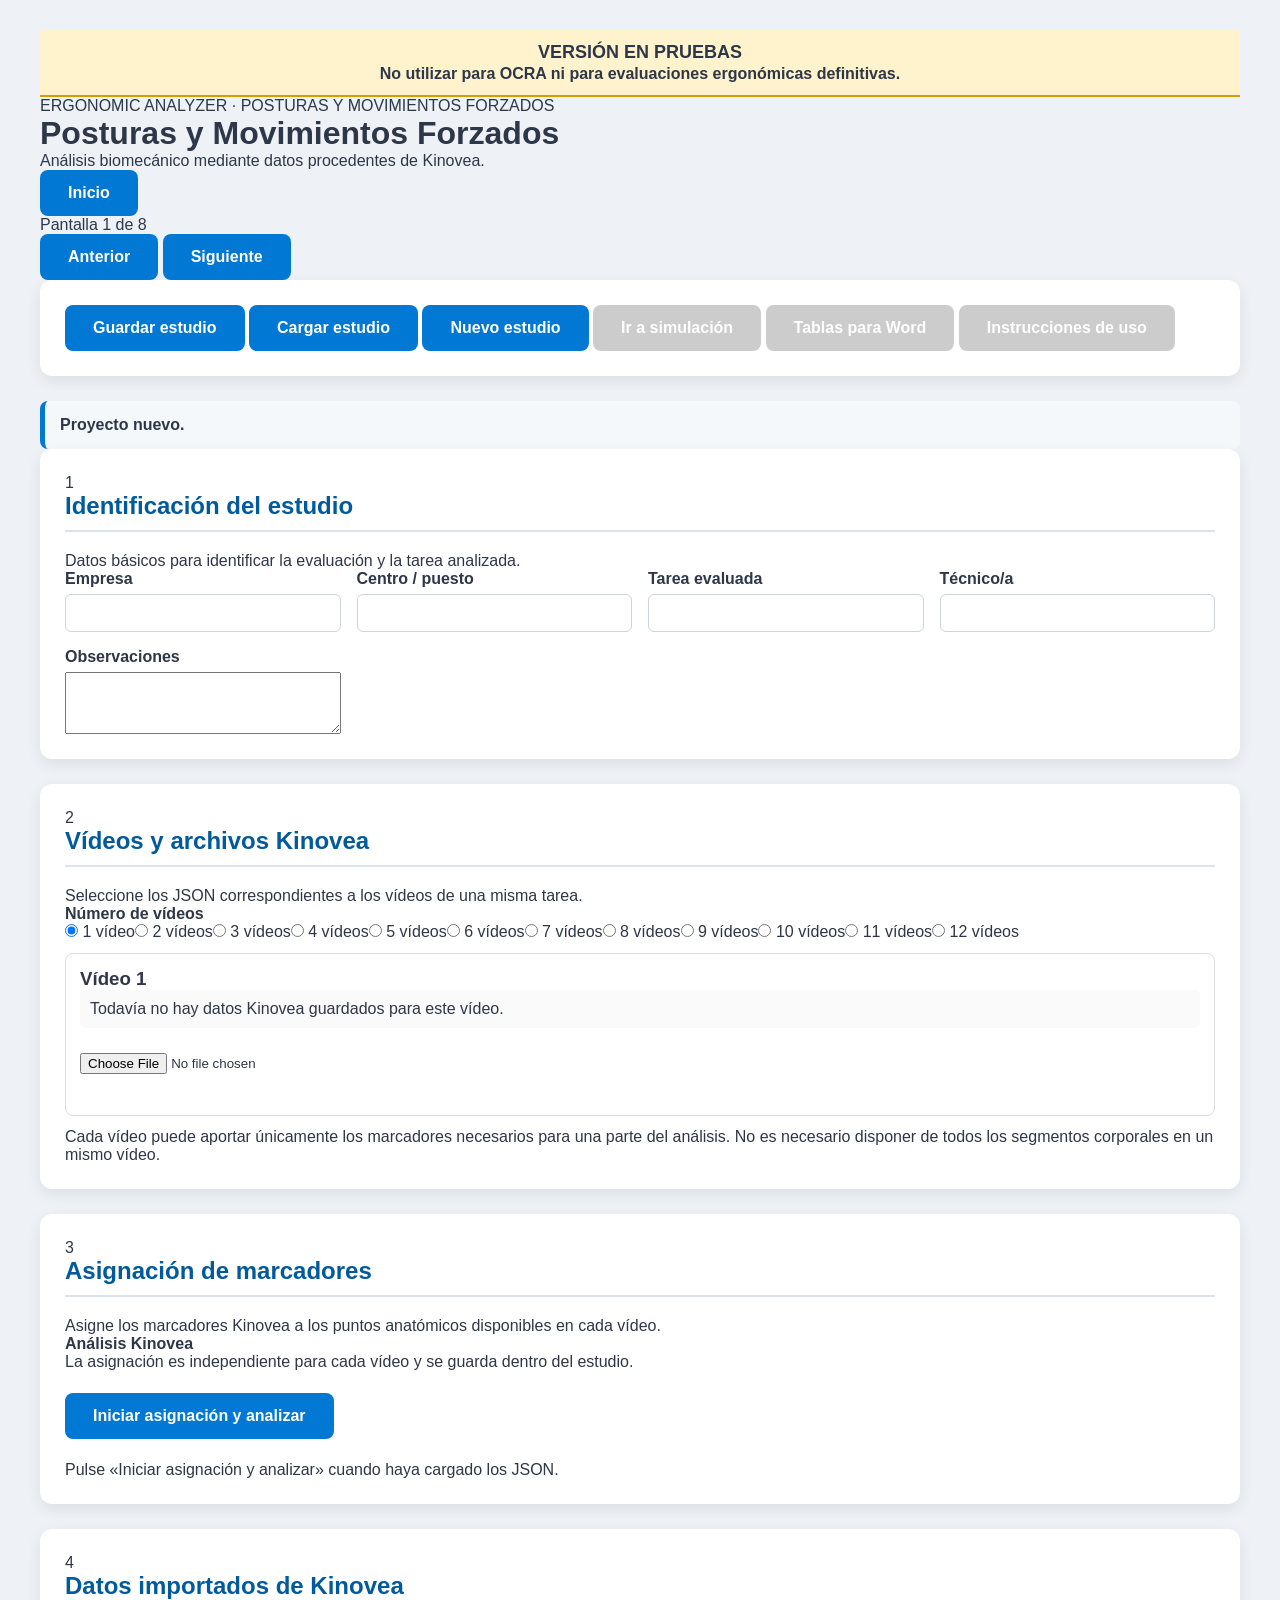
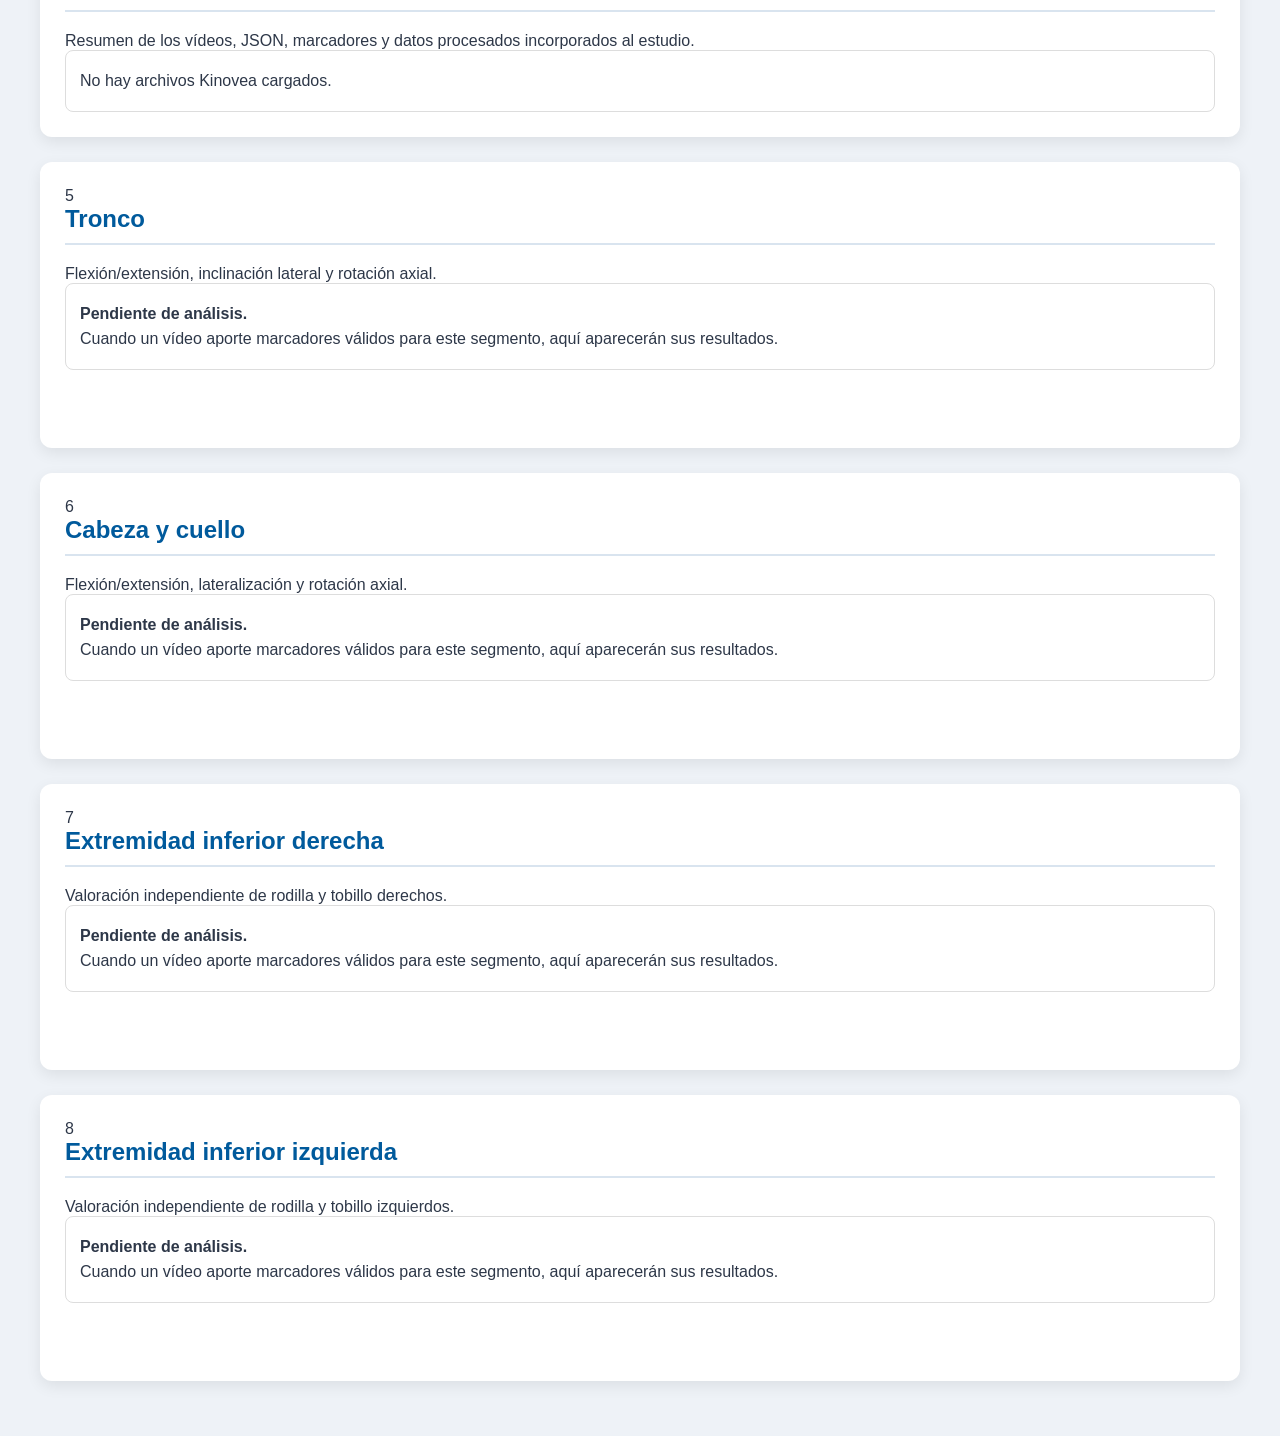
==== commit a16f51fa: "Alinear interfaz PMF con navegación OCRA" ====
--- a/pmf.html
+++ b/pmf.html
@@ -1,142 +1,101 @@
-<!DOCTYPE html>
+<!doctype html>
 <html lang="es">
 <head>
-<meta charset="UTF-8">
-<meta name="viewport" content="width=device-width, initial-scale=1.0">
-<title>Posturas y Movimientos Forzados</title>
+<meta charset="utf-8">
+<meta name="viewport" content="width=device-width,initial-scale=1">
+<title>Posturas y Movimientos Forzados · Ergonomic Analyzer</title>
 <link rel="stylesheet" href="css/style.css">
 <link rel="stylesheet" href="css/pmf.css">
 </head>
 <body>
+<main class="ocra-shell pmf-shell">
+
 <div class="pmf-beta-banner">
   <strong>VERSIÓN EN PRUEBAS</strong>
   <span>No utilizar para OCRA ni para evaluaciones ergonómicas definitivas.</span>
 </div>
 
-<header class="header pmf-app-header">
+<header class="ocra-header">
+  <div class="brand">ERGONOMIC ANALYZER · POSTURAS Y MOVIMIENTOS FORZADOS</div>
   <h1>Posturas y Movimientos Forzados</h1>
   <p>Análisis biomecánico mediante datos procedentes de Kinovea.</p>
 </header>
 
-<nav class="pmf-stepper" aria-label="Progreso del análisis">
-  <button type="button" data-pmf-nav="start">Inicio</button>
-  <button type="button" data-pmf-nav="identification">Datos</button>
-  <button type="button" data-pmf-nav="videos">Vídeos</button>
-  <button type="button" data-pmf-nav="markers">Marcadores</button>
-  <button type="button" data-pmf-nav="summary">Resumen</button>
-  <button type="button" data-pmf-nav="trunk">Tronco</button>
-  <button type="button" data-pmf-nav="head_neck">Cabeza/cuello</button>
-  <button type="button" data-pmf-nav="lower_right">EI derecha</button>
-  <button type="button" data-pmf-nav="lower_left">EI izquierda</button>
-  <button type="button" data-pmf-nav="project">Proyecto</button>
+<nav class="screen-nav" aria-label="Navegación del estudio">
+  <button type="button" id="homeBtn" class="nav-secondary">Inicio</button>
+  <div class="screen-counter" id="screenCounter">Pantalla 1 de 8</div>
+  <button type="button" id="prevBtn" class="nav-secondary">Anterior</button>
+  <button type="button" id="nextBtn" class="nav-primary">Siguiente</button>
 </nav>
 
-<main class="pmf-wizard">
+<section class="study-toolbar">
+  <button type="button" id="saveProjectButton" class="toolbar-btn">Guardar estudio</button>
+  <button type="button" id="loadProjectButton" class="toolbar-btn">Cargar estudio</button>
+  <button type="button" id="newStudyButton" class="toolbar-btn">Nuevo estudio</button>
+  <button type="button" id="simulationBtn" class="toolbar-btn" disabled title="Función pendiente de incorporar en PMF">Ir a simulación</button>
+  <button type="button" id="wordTablesBtn" class="toolbar-btn" disabled title="Función pendiente de incorporar en PMF">Tablas para Word</button>
+  <button type="button" id="instructionsBtn" class="toolbar-btn" disabled title="Instrucciones PMF pendientes de preparar">Instrucciones de uso</button>
+  <input id="loadProjectInput" type="file" accept=".json,application/json" hidden>
+</section>
+<div id="projectStatus" class="status" role="status" aria-live="polite">Proyecto nuevo.</div>
 
-<section class="pmf-page is-active" data-pmf-page="start">
-  <div class="pmf-page-card pmf-welcome">
-    <div class="pmf-page-number">VERSIÓN DE PRUEBAS</div>
-    <h2>Evaluación de Posturas y Movimientos Forzados</h2>
-    <p>El análisis se realiza por etapas y los resultados se revisan de forma independiente para cada segmento corporal.</p>
-    <div class="pmf-start-grid">
-      <div><strong>1</strong><span>Datos de la evaluación</span></div>
-      <div><strong>2</strong><span>Vídeos Kinovea</span></div>
-      <div><strong>3</strong><span>Asignación de marcadores</span></div>
-      <div><strong>4</strong><span>Resumen de vídeos y JSON</span></div>
-      <div><strong>5</strong><span>Resultados por segmento corporal</span></div>
-    </div>
-    <button type="button" class="pmf-primary pmf-big-button" data-pmf-next="identification">Comenzar evaluación →</button>
+<section class="screen active" data-screen="0" data-page-name="identification">
+  <div class="screen-title"><span>1</span><div><h2>Identificación del estudio</h2><p>Datos básicos para identificar la evaluación y la tarea analizada.</p></div></div>
+  <div class="form-grid pmf-grid">
+    <label>Empresa<input id="projectCompany" type="text" autocomplete="off"></label>
+    <label>Centro / puesto<input id="projectWorkstation" type="text" autocomplete="off"></label>
+    <label>Tarea evaluada<input id="projectTask" type="text" autocomplete="off"></label>
+    <label>Técnico/a<input id="projectAnalyst" type="text" autocomplete="off"></label>
+    <label>Observaciones<textarea id="projectNotes" rows="4"></textarea></label>
   </div>
 </section>
 
-<section class="pmf-page" data-pmf-page="identification">
-  <div class="pmf-page-card">
-    <div class="pmf-page-heading"><span class="pmf-page-number">DATOS DE LA EVALUACIÓN</span><h2>Identificación</h2><p>Identifica el estudio y la tarea que se va a analizar.</p></div>
-    <div class="pmf-grid">
-      <label>Empresa<input id="projectCompany" type="text" autocomplete="off"></label>
-      <label>Centro / puesto<input id="projectWorkstation" type="text" autocomplete="off"></label>
-      <label>Tarea<input id="projectTask" type="text" autocomplete="off"></label>
-      <label>Técnico/a<input id="projectAnalyst" type="text" autocomplete="off"></label>
-    </div>
-    <label class="pmf-wide">Observaciones<textarea id="projectNotes" rows="4"></textarea></label>
-    <div class="pmf-page-actions"><button type="button" class="pmf-secondary" data-pmf-prev="start">← Inicio</button><button type="button" class="pmf-primary" data-pmf-next="videos">Siguiente: vídeos →</button></div>
+<section class="screen" data-screen="1" data-page-name="videos">
+  <div class="screen-title"><span>2</span><div><h2>Vídeos y archivos Kinovea</h2><p>Seleccione los JSON correspondientes a los vídeos de una misma tarea.</p></div></div>
+  <div class="calculation-box">
+    <strong>Número de vídeos</strong>
+    <div class="video-count-configuration" id="videoCountConfiguration"></div>
   </div>
+  <div id="videoInputsContainer" class="video-inputs-container"></div>
+  <div class="notice">Cada vídeo puede aportar únicamente los marcadores necesarios para una parte del análisis. No es necesario disponer de todos los segmentos corporales en un mismo vídeo.</div>
 </section>
 
-<section class="pmf-page" data-pmf-page="videos">
-  <div class="pmf-page-card">
-    <div class="pmf-page-heading"><span class="pmf-page-number">VÍDEOS KINOVEA</span><h2>Carga de archivos JSON</h2><p>Todos los vídeos configurados corresponden a la misma tarea. Cada vídeo puede aportar únicamente los marcadores necesarios para una parte del análisis.</p></div>
-    <div class="pmf-subpanel"><h3>Número de vídeos</h3><div class="video-count-configuration" id="videoCountConfiguration"></div></div>
-    <div id="videoInputsContainer" class="video-inputs-container"></div>
-    <div class="pmf-page-actions"><button type="button" class="pmf-secondary" data-pmf-prev="identification">← Datos</button><button type="button" class="pmf-primary" data-pmf-next="markers">Siguiente: marcadores →</button></div>
+<section class="screen" data-screen="2" data-page-name="markers">
+  <div class="screen-title"><span>3</span><div><h2>Asignación de marcadores</h2><p>Asigne los marcadores Kinovea a los puntos anatómicos disponibles en cada vídeo.</p></div></div>
+  <div class="calculation-box">
+    <strong>Análisis Kinovea</strong>
+    <div class="notice">La asignación es independiente para cada vídeo y se guarda dentro del estudio.</div>
+    <div class="pmf-analysis-launch"><button id="runPMFAnalysisButton" class="nav-primary" type="button">Iniciar asignación y analizar</button></div>
   </div>
+  <div id="markerMappingContainer" class="calculation-box"><div class="placeholder">Pulse «Iniciar asignación y analizar» cuando haya cargado los JSON.</div></div>
 </section>
 
-<section class="pmf-page" data-pmf-page="markers">
-  <div class="pmf-page-card">
-    <div class="pmf-page-heading"><span class="pmf-page-number">MARCADORES</span><h2>Asignación de marcadores y análisis</h2><p>Asigna en cada vídeo únicamente los puntos anatómicos disponibles. No es necesario que todos los vídeos contengan todos los segmentos corporales.</p></div>
-    <div class="pmf-callout"><strong>Importante</strong><span>La asignación es independiente por vídeo. Al finalizar, el programa conservará cada mapping dentro del proyecto.</span></div>
-    <div class="pmf-actions pmf-analysis-launch"><button id="runPMFAnalysisButton" class="pmf-primary pmf-big-button" type="button">Iniciar asignación y analizar</button></div>
-    <div id="markerMappingContainer" class="mapping-container pmf-mapping-stage">Pulsa «Iniciar asignación y analizar» cuando hayas cargado los JSON.</div>
-    <div class="pmf-page-actions"><button type="button" class="pmf-secondary" data-pmf-prev="videos">← Vídeos</button><button type="button" class="pmf-primary" data-pmf-next="summary">Ver resumen →</button></div>
-  </div>
+<section class="screen" data-screen="3" data-page-name="summary">
+  <div class="screen-title"><span>4</span><div><h2>Datos importados de Kinovea</h2><p>Resumen de los vídeos, JSON, marcadores y datos procesados incorporados al estudio.</p></div></div>
+  <div id="videoJsonSummary" class="calculation-box"><div class="placeholder">Todavía no hay datos importados.</div></div>
 </section>
 
-<section class="pmf-page" data-pmf-page="summary">
-  <div class="pmf-page-card">
-    <div class="pmf-page-heading"><span class="pmf-page-number">RESUMEN DEL ANÁLISIS</span><h2>Vídeos y JSON cargados</h2><p>Comprueba qué archivos forman parte de la tarea y qué información se ha conservado para cada vídeo.</p></div>
-    <div id="videoJsonSummary">Pendiente de carga.</div>
-    <div class="pmf-page-actions"><button type="button" class="pmf-secondary" data-pmf-prev="markers">← Marcadores</button><button type="button" class="pmf-primary" data-pmf-next="trunk">Siguiente: tronco →</button></div>
-  </div>
+<section class="screen" data-screen="4" data-page-name="trunk">
+  <div class="screen-title"><span>5</span><div><h2>Tronco</h2><p>Flexión/extensión, inclinación lateral y rotación axial.</p></div></div>
+  <div id="results_trunk" class="calculation-box pmf-section-results"><div class="placeholder">Pendiente de análisis.</div></div>
 </section>
 
-<section class="pmf-page" data-pmf-page="trunk">
-  <div class="pmf-page-card pmf-results-page">
-    <div class="pmf-page-heading"><span class="pmf-page-number">SEGMENTO CORPORAL</span><h2>Tronco</h2><p>Flexión/extensión, inclinación lateral y rotación axial. Se muestran únicamente los vídeos que aportan datos válidos para este segmento.</p></div>
-    <div id="results_trunk" class="pmf-section-results">Pendiente de análisis.</div>
-    <div class="pmf-page-actions"><button type="button" class="pmf-secondary" data-pmf-prev="summary">← Resumen</button><button type="button" class="pmf-primary" data-pmf-next="head_neck">Siguiente: cabeza/cuello →</button></div>
-  </div>
+<section class="screen" data-screen="5" data-page-name="head_neck">
+  <div class="screen-title"><span>6</span><div><h2>Cabeza y cuello</h2><p>Flexión/extensión, lateralización y rotación axial.</p></div></div>
+  <div id="results_head_neck" class="calculation-box pmf-section-results"><div class="placeholder">Pendiente de análisis.</div></div>
 </section>
 
-<section class="pmf-page" data-pmf-page="head_neck">
-  <div class="pmf-page-card pmf-results-page">
-    <div class="pmf-page-heading"><span class="pmf-page-number">SEGMENTO CORPORAL</span><h2>Cabeza / cuello</h2><p>Flexión/extensión, lateralización y rotación axial de cabeza/cuello.</p></div>
-    <div id="results_head_neck" class="pmf-section-results">Pendiente de análisis.</div>
-    <div class="pmf-page-actions"><button type="button" class="pmf-secondary" data-pmf-prev="trunk">← Tronco</button><button type="button" class="pmf-primary" data-pmf-next="lower_right">Siguiente: extremidad inferior derecha →</button></div>
-  </div>
+<section class="screen" data-screen="6" data-page-name="lower_right">
+  <div class="screen-title"><span>7</span><div><h2>Extremidad inferior derecha</h2><p>Valoración independiente de rodilla y tobillo derechos.</p></div></div>
+  <div id="results_lower_right" class="calculation-box pmf-section-results"><div class="placeholder">Pendiente de análisis.</div></div>
 </section>
 
-<section class="pmf-page" data-pmf-page="lower_right">
-  <div class="pmf-page-card pmf-results-page">
-    <div class="pmf-page-heading"><span class="pmf-page-number">SEGMENTO CORPORAL</span><h2>Extremidad inferior derecha</h2><p>Rodilla y tobillo derechos. Las condiciones observacionales que no puedan deducirse del vídeo se solicitan como confirmación técnica.</p></div>
-    <div id="results_lower_right" class="pmf-section-results">Pendiente de análisis.</div>
-    <div class="pmf-page-actions"><button type="button" class="pmf-secondary" data-pmf-prev="head_neck">← Cabeza/cuello</button><button type="button" class="pmf-primary" data-pmf-next="lower_left">Siguiente: extremidad inferior izquierda →</button></div>
-  </div>
-</section>
-
-<section class="pmf-page" data-pmf-page="lower_left">
-  <div class="pmf-page-card pmf-results-page">
-    <div class="pmf-page-heading"><span class="pmf-page-number">SEGMENTO CORPORAL</span><h2>Extremidad inferior izquierda</h2><p>Rodilla y tobillo izquierdos. El resultado se mantiene independiente del lado derecho.</p></div>
-    <div id="results_lower_left" class="pmf-section-results">Pendiente de análisis.</div>
-    <div class="pmf-page-actions"><button type="button" class="pmf-secondary" data-pmf-prev="lower_right">← Extremidad inferior derecha</button><button type="button" class="pmf-primary" data-pmf-next="project">Siguiente: proyecto →</button></div>
-  </div>
-</section>
-
-<section class="pmf-page" data-pmf-page="project">
-  <div class="pmf-page-card">
-    <div class="pmf-page-heading"><span class="pmf-page-number">PROYECTO</span><h2>Guardar o recuperar el proyecto</h2><p>El JSON del proyecto conserva Kinovea, mappings, cálculos, confirmaciones y trazabilidad.</p></div>
-    <div id="projectStatus" class="pmf-status">Proyecto nuevo.</div>
-    <div class="pmf-project-actions">
-      <button id="saveProjectButton" class="pmf-primary" type="button">Guardar proyecto JSON</button>
-      <label class="pmf-file-button pmf-secondary">Abrir proyecto JSON<input id="loadProjectInput" type="file" accept=".json,application/json"></label>
-    </div>
-    <div class="pmf-callout pmf-callout-soft"><strong>Al volver a abrir un proyecto</strong><span>No tendrás que volver a cargar los archivos Kinovea originales si sus datos ya estaban incorporados al JSON del proyecto.</span></div>
-    <div class="pmf-page-actions"><button type="button" class="pmf-secondary" data-pmf-prev="lower_left">← Extremidad inferior izquierda</button><button type="button" class="pmf-primary" data-pmf-next="start">Volver al inicio</button></div>
-  </div>
+<section class="screen" data-screen="7" data-page-name="lower_left">
+  <div class="screen-title"><span>8</span><div><h2>Extremidad inferior izquierda</h2><p>Valoración independiente de rodilla y tobillo izquierdos.</p></div></div>
+  <div id="results_lower_left" class="calculation-box pmf-section-results"><div class="placeholder">Pendiente de análisis.</div></div>
 </section>
 
 </main>
-<footer>Posturas y Movimientos Forzados · versión de desarrollo</footer>
 
 <script src="js/kinovea.js"></script>
 <script src="js/models.js"></script>
--- a/css/pmf.css
+++ b/css/pmf.css
@@ -44,3 +44,22 @@
   .pmf-page-card{padding:20px}
   .pmf-page-actions{flex-direction:column}
 }
+
+
+/* ===== Resumen de vídeos y resultados por segmento ===== */
+.pmf-summary-cards{display:grid;grid-template-columns:repeat(3,1fr);gap:14px;margin:0 0 20px}
+.pmf-summary-cards>div{background:#f7f9fc;border:1px solid #e1e8ef;border-radius:10px;padding:16px}
+.pmf-summary-cards span{display:block;font-size:12px;color:#687585;text-transform:uppercase;letter-spacing:.04em;margin-bottom:5px}
+.pmf-summary-cards strong{font-size:22px;color:#1f4e79}
+.pmf-section-status{display:flex;align-items:center;justify-content:space-between;gap:12px;background:#f4f7fa;border:1px solid #dce4ec;border-radius:10px;padding:16px 18px;margin-bottom:18px}
+.pmf-section-status span{font-weight:600;color:#526170}
+.pmf-section-status strong{font-size:18px;color:#1f4e79}
+.pmf-result-card{border:1px solid #e1e7ee;border-radius:10px;padding:18px;margin:0 0 14px;background:#fff}
+.pmf-result-card-head{display:flex;justify-content:space-between;gap:12px;align-items:center;margin-bottom:8px;color:#607080;font-size:13px}
+.pmf-result-card-head strong{font-size:14px;color:#1f4e79}
+.pmf-result-card h3{margin:4px 0 8px;color:#33475b}
+.pmf-result-card p{margin:0 0 8px;line-height:1.5}
+.pmf-result-metrics{background:#f7f9fc;border-radius:7px;padding:9px 11px;font-size:13px;color:#4f5f6f;margin-top:10px}
+.pmf-section-results{min-height:140px}
+#videoJsonSummary table code{font-size:11px}
+@media(max-width:800px){.pmf-summary-cards{grid-template-columns:1fr}.pmf-result-card-head,.pmf-section-status{align-items:flex-start;flex-direction:column}}
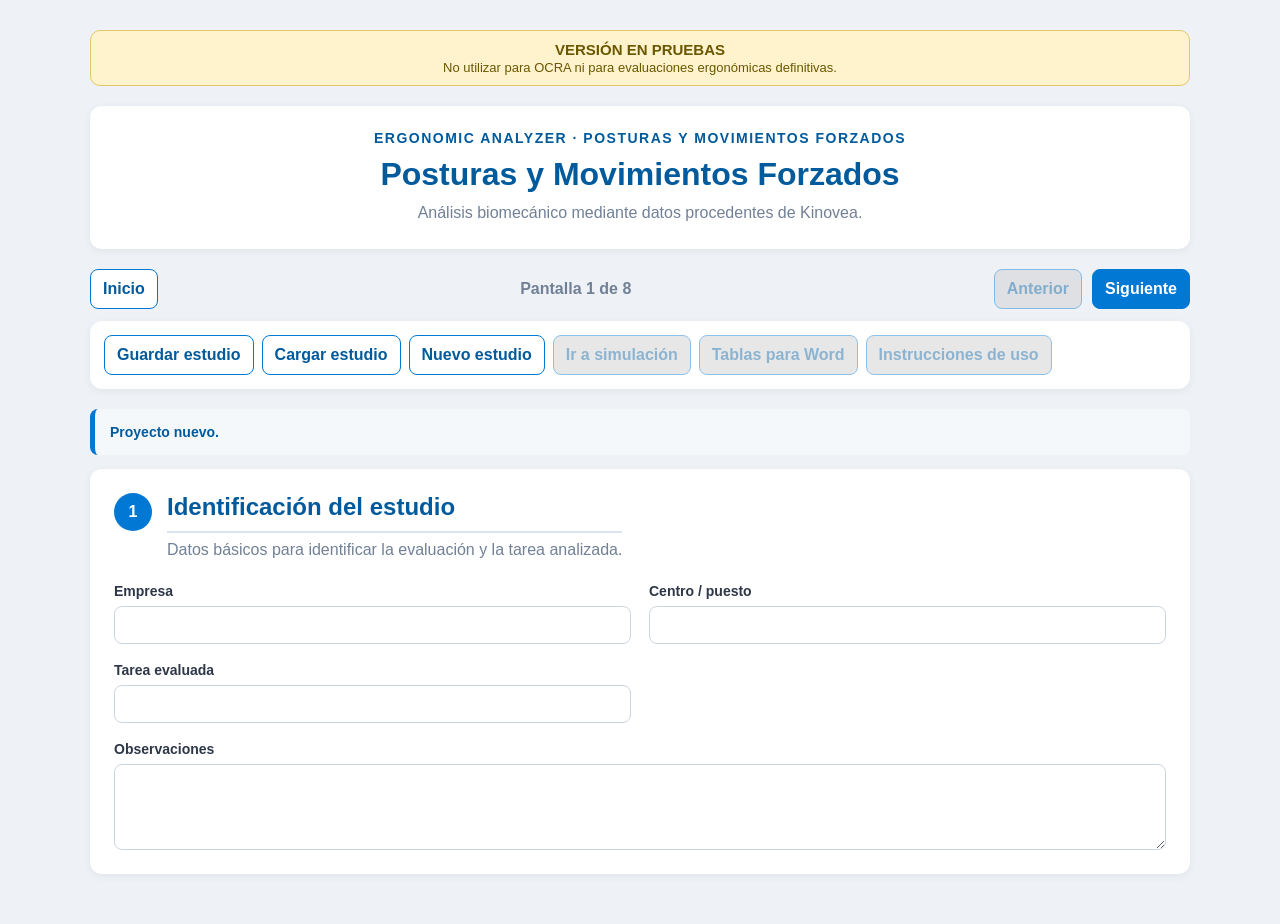
==== commit d5ebb769: "Quitar técnico de identificación PMF" ====
--- a/pmf.html
+++ b/pmf.html
@@ -45,7 +45,6 @@
     <label>Empresa<input id="projectCompany" type="text" autocomplete="off"></label>
     <label>Centro / puesto<input id="projectWorkstation" type="text" autocomplete="off"></label>
     <label>Tarea evaluada<input id="projectTask" type="text" autocomplete="off"></label>
-    <label>Técnico/a<input id="projectAnalyst" type="text" autocomplete="off"></label>
     <label>Observaciones<textarea id="projectNotes" rows="4"></textarea></label>
   </div>
 </section>
--- a/css/pmf.css
+++ b/css/pmf.css
@@ -1,65 +1,76 @@
-.pmf-main{max-width:1200px;margin:0 auto}.pmf-grid{display:grid;grid-template-columns:repeat(auto-fit,minmax(240px,1fr));gap:16px}.pmf-grid label,.pmf-wide{display:flex;flex-direction:column;gap:6px;font-weight:600}.pmf-grid input,.pmf-wide textarea{padding:9px;border:1px solid #cfd4da;border-radius:6px;font:inherit}.pmf-wide{margin-top:16px}.pmf-actions,.pmf-inline-actions{display:flex;gap:10px;flex-wrap:wrap;margin-top:12px}.pmf-file-button{display:inline-flex;align-items:center;padding:9px 14px;border:1px solid #aaa;border-radius:6px;cursor:pointer;background:#fff}.pmf-file-button input{display:none}.pmf-status{padding:12px;border-radius:6px;background:#f3f4f6}.pmf-status-ok{background:#eef7ee}.pmf-status-error{background:#fdeeee}.pmf-video-card{padding:14px;border:1px solid #ddd;border-radius:8px;margin:12px 0}.pmf-persisted{padding:10px;background:#f4f8fb;border-radius:5px;margin-bottom:10px}.pmf-empty{padding:10px;background:#fafafa;border-radius:5px;margin-bottom:10px}.pmf-note{max-width:900px}.pmf-placeholder,.pmf-summary{padding:14px;border:1px solid #ddd;border-radius:8px}.pmf-summary p{margin:7px 0}
-.pmf-result-line{padding:8px 0;border-bottom:1px solid #eee}.pmf-result-line:last-child{border-bottom:0}.pmf-result-line small{opacity:.8}.pmf-manual-control{margin-top:8px;padding:8px;background:#fff7e6;border:1px solid #ead3a0;border-radius:6px;display:flex;gap:8px;align-items:center;flex-wrap:wrap}.pmf-manual-control select{padding:6px}.pmf-manual-control button{padding:6px 10px}
 
-.pmf-beta-banner{position:sticky;top:0;z-index:9999;padding:12px 16px;text-align:center;background:#fff3cd;border-bottom:2px solid #d39e00;font-weight:700}.pmf-beta-banner strong{display:block;font-size:18px}.pmf-beta-banner span{display:block;font-weight:600;margin-top:2px}
-
-
-/* ===== Navegación por páginas PMF ===== */
-.pmf-wizard{max-width:1180px;margin:0 auto;padding:28px 18px 46px}
-.pmf-page{display:none}
-.pmf-page.is-active{display:block}
-.pmf-page-card{background:#fff;border:1px solid #e3e8ef;border-radius:14px;box-shadow:0 8px 26px rgba(31,78,121,.08);padding:30px}
-.pmf-page-heading{border-bottom:1px solid #e8edf3;margin-bottom:24px;padding-bottom:18px}
-.pmf-page-heading h2{margin:4px 0 8px;color:#1f4e79}
-.pmf-page-heading p{margin:0;color:#667483}
-.pmf-page-number{display:inline-block;font-size:12px;font-weight:700;letter-spacing:.07em;color:#1f4e79;background:#eef5fb;border-radius:999px;padding:6px 10px}
-.pmf-stepper{position:sticky;top:64px;z-index:900;display:flex;justify-content:center;gap:6px;padding:10px;background:rgba(255,255,255,.96);border-bottom:1px solid #dde5ee;overflow-x:auto}
-.pmf-stepper button{border:1px solid #d7e0ea;background:#fff;color:#526170;border-radius:8px;padding:9px 13px;white-space:nowrap;cursor:pointer}
-.pmf-stepper button.is-active{background:#1f4e79;color:#fff;border-color:#1f4e79;font-weight:700}
-.pmf-page-actions{display:flex;justify-content:space-between;gap:12px;margin-top:28px;padding-top:20px;border-top:1px solid #e8edf3}
-.pmf-primary,.pmf-secondary{display:inline-flex;align-items:center;justify-content:center;border-radius:9px;padding:11px 18px;font-weight:700;cursor:pointer;text-decoration:none}
-.pmf-primary{border:1px solid #1f4e79;background:#1f4e79;color:#fff}
-.pmf-primary:hover{background:#173b5c}
-.pmf-secondary{border:1px solid #1f4e79;background:#fff;color:#1f4e79}
-.pmf-big-button{font-size:16px;padding:14px 24px}
-.pmf-welcome{text-align:center;padding:44px 34px}
-.pmf-welcome h2{font-size:30px;color:#1f4e79;margin:14px 0 10px}
-.pmf-welcome>p{max-width:720px;margin:0 auto 28px;color:#657384;line-height:1.6}
-.pmf-start-grid{display:grid;grid-template-columns:repeat(5,1fr);gap:12px;margin:28px 0}
-.pmf-start-grid div{background:#f7f9fc;border:1px solid #e3e9f0;border-radius:10px;padding:18px 10px}
-.pmf-start-grid strong{display:block;font-size:23px;color:#1f4e79;margin-bottom:6px}
-.pmf-start-grid span{font-size:13px;color:#5f6e7d}
-.pmf-subpanel,.pmf-callout{background:#f7f9fc;border:1px solid #e2e8ef;border-radius:10px;padding:16px 18px;margin-bottom:20px}
-.pmf-subpanel h3{margin:0 0 10px;color:#33475b}
-.pmf-callout{display:flex;flex-direction:column;gap:4px;border-left:4px solid #1f4e79}
-.pmf-callout-soft{margin-top:22px}
-.pmf-analysis-launch{justify-content:center;margin:22px 0}
-.pmf-mapping-stage{min-height:110px;padding:18px;border:1px dashed #ccd7e3;border-radius:10px;background:#fbfcfd}
-.pmf-project-actions{display:flex;gap:12px;align-items:center;flex-wrap:wrap;margin-top:20px}
-.pmf-file-button input{display:none}
-.pmf-results-page .table-wrapper{overflow-x:auto}
-@media(max-width:800px){
-  .pmf-start-grid{grid-template-columns:1fr 1fr}
-  .pmf-stepper{justify-content:flex-start;top:88px}
-  .pmf-page-card{padding:20px}
-  .pmf-page-actions{flex-direction:column}
+/* ===== PMF alineado visualmente con OCRA Analyzer ===== */
+body{margin:0;padding:30px;font-family:"Segoe UI",Arial,Helvetica,sans-serif;background:#eef2f7;color:#2d3748}
+.pmf-shell,.ocra-shell{max-width:1100px;margin:0 auto}
+.ocra-header,.screen,.study-toolbar{background:#fff;border-radius:12px;padding:24px;margin-bottom:20px;box-shadow:0 2px 8px rgba(0,0,0,.06)}
+.ocra-header{text-align:center}
+.ocra-header .brand{color:#005a9c;font-size:14px;font-weight:700;letter-spacing:1.5px;margin-bottom:10px}
+.ocra-header h1{margin:0 0 8px;color:#005a9c}
+.ocra-header p{margin:8px 0 0;color:#718096;line-height:1.5}
+.screen-nav{display:flex;align-items:center;gap:10px;margin:0 0 12px}
+.screen-counter{flex:1;text-align:center;color:#718096;font-weight:700}
+.nav-primary,.nav-secondary,.toolbar-btn{font:inherit;padding:10px 12px;border-radius:8px;font-weight:700;cursor:pointer}
+.nav-primary{border:1px solid #0078d4;background:#0078d4;color:#fff}
+.nav-primary:hover{background:#005a9c;border-color:#005a9c}
+.nav-secondary,.toolbar-btn{border:1px solid #0078d4;background:#fff;color:#005a9c}
+.nav-secondary:hover,.toolbar-btn:hover{background:#f7fafc;color:#005a9c}
+.nav-primary:disabled,.nav-secondary:disabled,.toolbar-btn:disabled{opacity:.45;cursor:not-allowed}
+.study-toolbar{display:flex;flex-wrap:wrap;align-items:center;gap:8px;padding:14px}
+.status{min-height:24px;margin:6px 0 14px;color:#005a9c;font-size:14px}
+.screen{display:none;padding:24px}
+.screen.active{display:block}
+.screen-title{display:flex;gap:15px;align-items:flex-start;margin-bottom:22px}
+.screen-title>span{width:38px;height:38px;display:flex;align-items:center;justify-content:center;border-radius:50%;background:#0078d4;color:#fff;font-weight:800;flex:0 0 38px}
+.screen-title h2{margin:0;color:#005a9c}
+.screen-title p{margin:5px 0 0;color:#718096;line-height:1.45}
+.form-grid{display:grid;grid-template-columns:repeat(2,minmax(0,1fr));gap:18px}
+.form-grid label{display:flex;flex-direction:column;gap:7px;color:#2d3748;font-weight:600;font-size:14px}
+.form-grid label:has(textarea){grid-column:1/-1}
+input,select,textarea{font:inherit;padding:10px 12px;border:1px solid #cbd5e0;border-radius:8px;color:#2d3748;background:#fff}
+input:focus,select:focus,textarea:focus{outline:2px solid #0078d4;border-color:#0078d4}
+.calculation-box{margin-top:22px;padding:18px;background:#f7fafc;border:1px solid #e2e8f0;border-radius:10px}
+.calculation-box>strong{color:#005a9c}
+.notice{margin-top:20px;padding:14px;border-left:4px solid #0078d4;background:#f7fafc;color:#2d3748;border-radius:0 8px 8px 0}
+.placeholder{min-height:180px;display:flex;align-items:center;justify-content:center;text-align:center;border:1px dashed #cbd5e0;border-radius:10px;background:#f8fafc;color:#718096;padding:30px}
+.table-wrapper{overflow-x:auto}
+table{width:100%;border-collapse:collapse;background:#fff}
+th,td{border:1px solid #d8e0e8;padding:8px;text-align:left;vertical-align:top}
+th{background:#f1f5f9;color:#005a9c}
+.video-count-configuration{display:flex;flex-wrap:wrap;gap:10px;margin-top:12px}
+.video-count-configuration label{display:flex;align-items:center;gap:6px;background:#fff;border:1px solid #d8e0e8;border-radius:8px;padding:8px 10px}
+.video-inputs-container{display:grid;gap:14px;margin-top:18px}
+.pmf-video-card{background:#f7fafc;border:1px solid #e2e8f0;border-radius:10px;padding:16px}
+.pmf-video-card h3{margin:0 0 10px;color:#005a9c}
+.pmf-analysis-launch{margin-top:16px}
+.pmf-beta-banner{margin:0 0 20px;padding:10px 14px;text-align:center;background:#fff3cd;border:1px solid #e4c76a;border-radius:10px;color:#6b5700}
+.pmf-beta-banner strong{display:block;font-size:15px}
+.pmf-beta-banner span{display:block;margin-top:2px;font-size:13px}
+.pmf-summary-cards{display:grid;grid-template-columns:repeat(3,1fr);gap:12px;margin-bottom:18px}
+.pmf-summary-cards>div{padding:13px;background:#fff;border:1px solid #e2e8f0;border-radius:8px}
+.pmf-summary-cards span{display:block;color:#718096;font-size:13px;margin-bottom:7px}
+.pmf-summary-cards strong{font-size:20px;font-weight:800;color:#005a9c}
+.pmf-section-status{display:flex;justify-content:space-between;gap:15px;padding:13px;background:#fff;border:1px solid #e2e8f0;border-radius:8px;margin-bottom:14px}
+.pmf-section-status span{color:#718096}
+.pmf-section-status strong{color:#005a9c}
+.pmf-result-card{padding:14px;background:#fff;border:1px solid #e2e8f0;border-radius:8px;margin-bottom:12px}
+.pmf-result-card-head{display:flex;justify-content:space-between;gap:12px;color:#718096;font-size:13px}
+.pmf-result-card-head strong{color:#005a9c}
+.pmf-result-card h3{margin:10px 0 7px;color:#005a9c}
+.pmf-result-card p{margin:0;line-height:1.5}
+.pmf-result-metrics{margin-top:10px;padding:10px;background:#f7fafc;border-radius:7px;color:#526477;font-size:13px}
+.pmf-note{color:#718096;font-size:13px;line-height:1.5}
+.pmf-manual-control{margin-top:12px;padding:12px;background:#fff7e6;border:1px solid #ead3a0;border-radius:8px;display:flex;gap:8px;align-items:center;flex-wrap:wrap}
+.mapping-container{margin-top:16px}
+.marker-row{display:grid;grid-template-columns:minmax(180px,1fr) minmax(220px,1.4fr);gap:12px;align-items:center;margin:8px 0}
+.marker-row label{font-weight:600}
+.marker-row select{width:100%}
+.mapping-buttons{display:flex;gap:10px;margin-top:18px}
+@media(max-width:760px){
+ body{padding:15px}
+ .form-grid,.pmf-summary-cards{grid-template-columns:1fr}
+ .screen-nav{flex-wrap:wrap}
+ .screen-counter{order:-1;flex-basis:100%}
+ .pmf-shell,.ocra-shell{width:min(100% - 20px,1100px)}
+ .screen{padding:18px}
+ .marker-row{grid-template-columns:1fr}
 }
-
-
-/* ===== Resumen de vídeos y resultados por segmento ===== */
-.pmf-summary-cards{display:grid;grid-template-columns:repeat(3,1fr);gap:14px;margin:0 0 20px}
-.pmf-summary-cards>div{background:#f7f9fc;border:1px solid #e1e8ef;border-radius:10px;padding:16px}
-.pmf-summary-cards span{display:block;font-size:12px;color:#687585;text-transform:uppercase;letter-spacing:.04em;margin-bottom:5px}
-.pmf-summary-cards strong{font-size:22px;color:#1f4e79}
-.pmf-section-status{display:flex;align-items:center;justify-content:space-between;gap:12px;background:#f4f7fa;border:1px solid #dce4ec;border-radius:10px;padding:16px 18px;margin-bottom:18px}
-.pmf-section-status span{font-weight:600;color:#526170}
-.pmf-section-status strong{font-size:18px;color:#1f4e79}
-.pmf-result-card{border:1px solid #e1e7ee;border-radius:10px;padding:18px;margin:0 0 14px;background:#fff}
-.pmf-result-card-head{display:flex;justify-content:space-between;gap:12px;align-items:center;margin-bottom:8px;color:#607080;font-size:13px}
-.pmf-result-card-head strong{font-size:14px;color:#1f4e79}
-.pmf-result-card h3{margin:4px 0 8px;color:#33475b}
-.pmf-result-card p{margin:0 0 8px;line-height:1.5}
-.pmf-result-metrics{background:#f7f9fc;border-radius:7px;padding:9px 11px;font-size:13px;color:#4f5f6f;margin-top:10px}
-.pmf-section-results{min-height:140px}
-#videoJsonSummary table code{font-size:11px}
-@media(max-width:800px){.pmf-summary-cards{grid-template-columns:1fr}.pmf-result-card-head,.pmf-section-status{align-items:flex-start;flex-direction:column}}
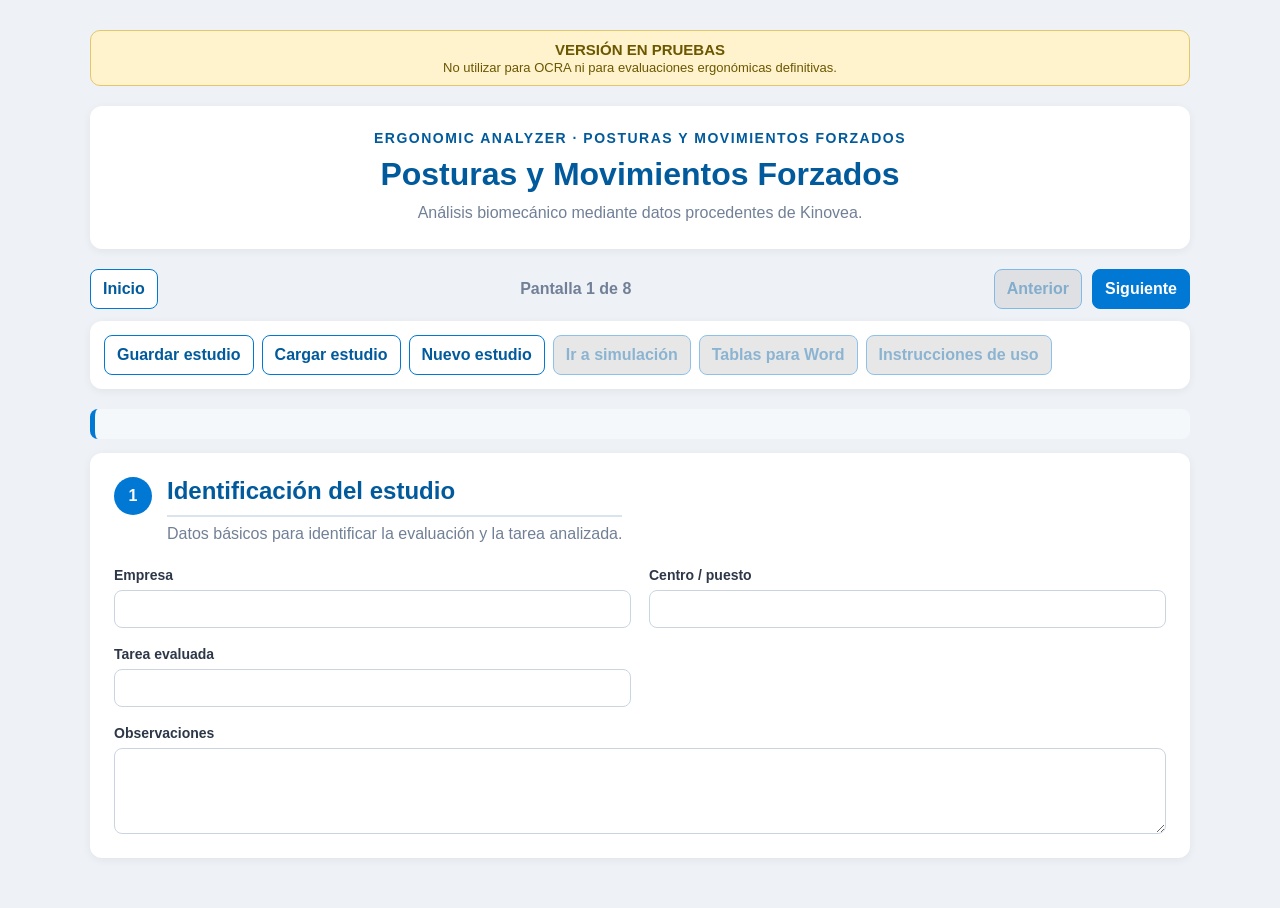
==== commit 34d2037e: "Eliminar referencia a proyecto nuevo en PMF" ====
--- a/pmf.html
+++ b/pmf.html
@@ -37,7 +37,7 @@
   <button type="button" id="instructionsBtn" class="toolbar-btn" disabled title="Instrucciones PMF pendientes de preparar">Instrucciones de uso</button>
   <input id="loadProjectInput" type="file" accept=".json,application/json" hidden>
 </section>
-<div id="projectStatus" class="status" role="status" aria-live="polite">Proyecto nuevo.</div>
+<div id="projectStatus" class="status" role="status" aria-live="polite"></div>
 
 <section class="screen active" data-screen="0" data-page-name="identification">
   <div class="screen-title"><span>1</span><div><h2>Identificación del estudio</h2><p>Datos básicos para identificar la evaluación y la tarea analizada.</p></div></div>
--- a/css/pmf.css
+++ b/css/pmf.css
@@ -74,3 +74,11 @@
  .screen{padding:18px}
  .marker-row{grid-template-columns:1fr}
 }
+
+/* PMF · fuente manual/Kinovea y unidades de tiempo */
+.pmf-study-controls{margin:0 0 22px;padding:18px;background:#f7fafc;border:1px solid #e2e8f0;border-radius:10px}
+.pmf-study-controls>.form-grid{margin-bottom:16px}
+.pmf-study-controls .result-table-wrap{margin-top:14px}
+.pmf-study-controls .compact-table label{display:flex;flex-direction:column;gap:6px;font-size:12px;font-weight:600;color:#526477}
+.pmf-study-controls .compact-table input{width:100%;min-width:110px}
+.pmf-study-controls .notice{margin-top:14px}
